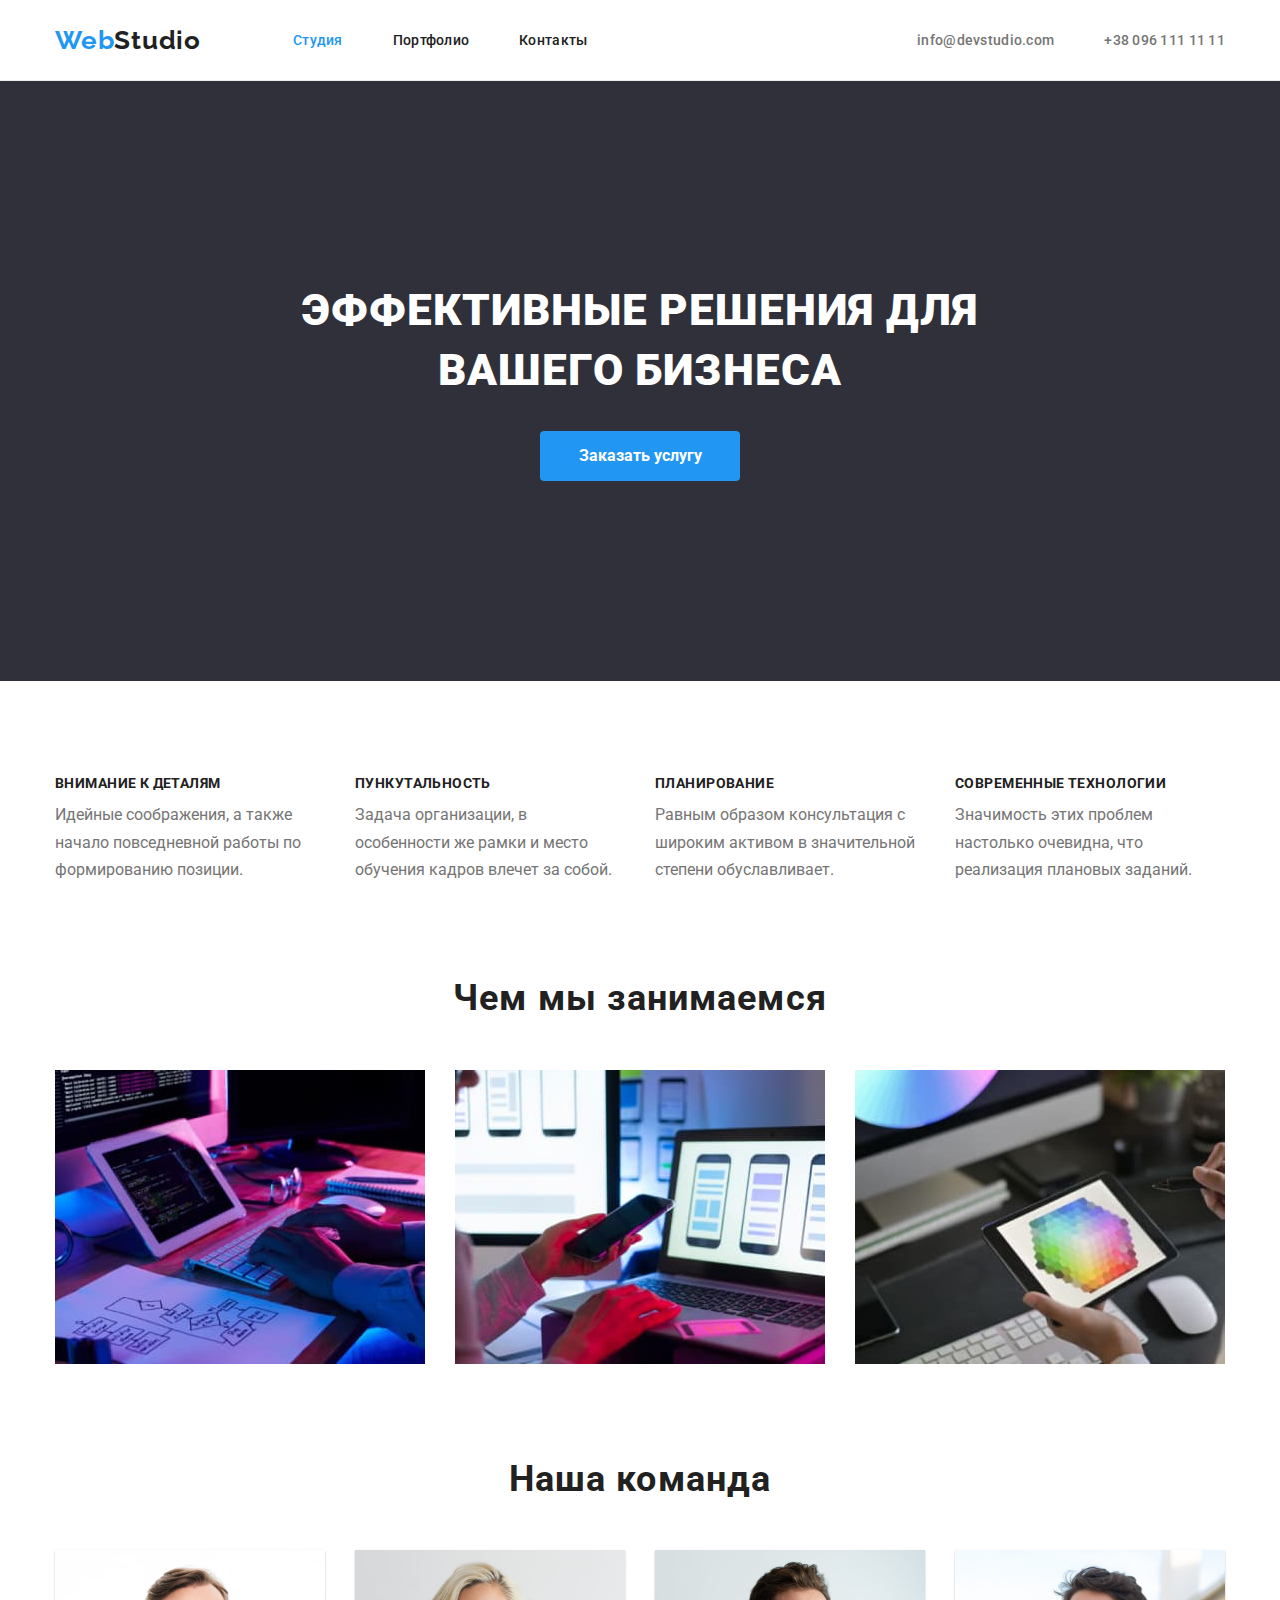
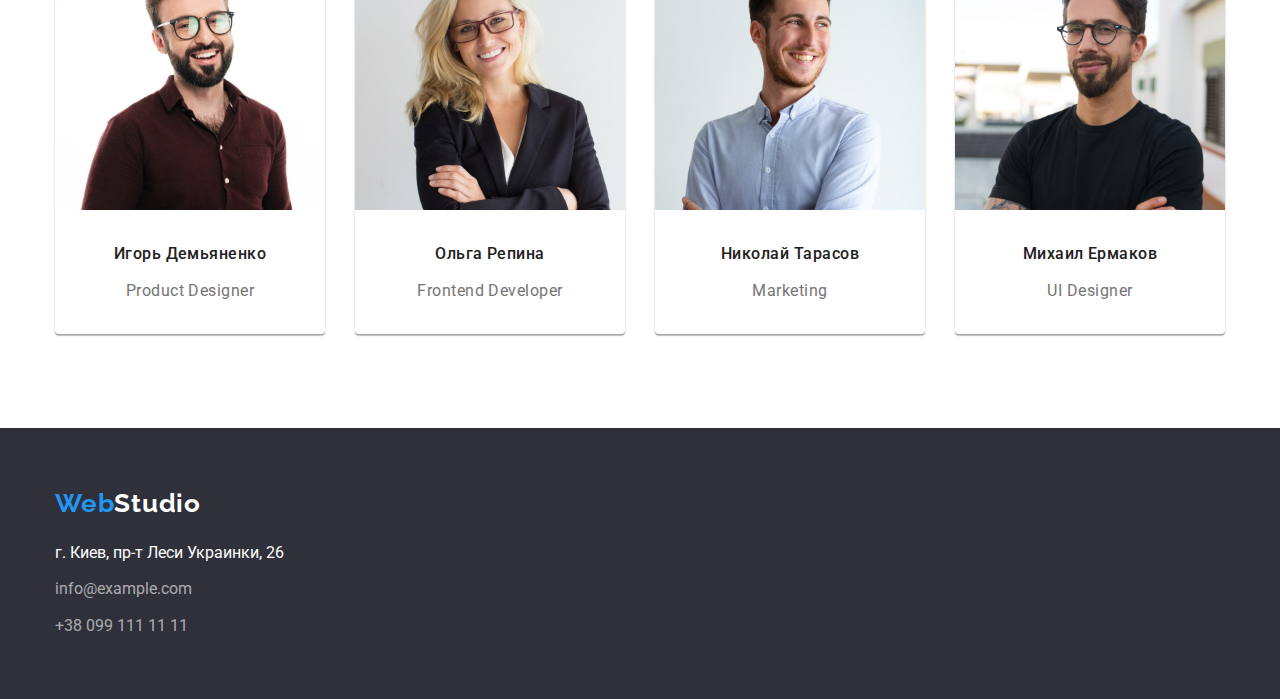
==== index.html @ 394182ff "v1" ====
<!DOCTYPE html>
<html lang="ru">
  <head>
    <meta charset="UTF-8" />
    <meta http-equiv="X-UA-Compatible" content="IE=edge" />
    <meta name="viewport" content="width=device-width, initial-scale=1.0" />
    <link
      rel="stylesheet"
      href="https://cdnjs.cloudflare.com/ajax/libs/modern-normalize/1.0.0/modern-normalize.min.css"
    />
    <link rel="preconnect" href="https://fonts.gstatic.com" />
    <link
      href="https://fonts.googleapis.com/css2?family=Raleway:wght@700&family=Roboto:wght@400;500;700;900&display=swap"
      rel="stylesheet"
    />
    <link rel="stylesheet" href="css/styles.css" />
    <title>Студия</title>
  </head>
  <body>
    <header class="header">
      <div class="container list">
        <nav class="list">
          <a lang="en" href="index.html" class="icon icon-header"
            ><span class="icon-blue">Web</span>Studio</a
          >
          <ul class="list-nav">
            <li class="link">
              <a href="index.html" class="link-nav-selected link-area">Студия</a>
            </li>
            <li class="link">
              <a href="portfolio.html" class="link-nav link-area">Портфолио</a>
            </li>
            <li class="link">
              <a href="" class="link-nav link-area">Контакты</a>
            </li>
          </ul>
        </nav>
        <ul class="list-address">
          <li class="link">
            <a href="mailto:info@devstudio.com" class="link-address link-area"
              >info@devstudio.com</a
            >
          </li>
          <li class="link">
            <a href="tel:+380961111111" class="link-address link-area">+38 096 111 11 11</a>
          </li>
        </ul>
      </div>
    </header>

    <main>
      <section class="hero">
        <div class="container">
          <h1 class="slogan">
            ЭФФЕКТИВНЫЕ РЕШЕНИЯ ДЛЯ <br />
            ВАШЕГО БИЗНЕСА
          </h1>
          <button type="button" class="button">Заказать услугу</button>
        </div>
      </section>
      <section class="section">
        <div class="container">
          <ul class="list">
            <li class="item-about">
              <h3 class="text-about sub-title">Внимание к деталям</h3>
              <p class="text-main">
                Идейные соображения, а также начало повседневной работы по формированию позиции.
              </p>
            </li>
            <li class="item-about">
              <h3 class="text-about sub-title">Пункутальность</h3>
              <p class="text-main">
                Задача организации, в особенности же рамки и место обучения кадров влечет за собой.
              </p>
            </li>
            <li class="item-about">
              <h3 class="text-about sub-title">Планирование</h3>
              <p class="text-main">
                Равным образом консультация с широким активом в значительной степени обуславливает.
              </p>
            </li>
            <li class="item-about">
              <h3 class="text-about sub-title">Современные технологии</h3>
              <p class="text-main">
                Значимость этих проблем настолько очевидна, что реализация плановых заданий.
              </p>
            </li>
          </ul>
        </div>
      </section>

      <section class="section">
        <div class="container">
          <h2 class="title">Чем мы занимаемся</h2>

          <ul class="list list-img">
            <li class="item-img">
              <img src="images/box1.jpg" alt="Человек пишет код" />
            </li>
            <li class="item-img">
              <img src="images/box2.jpg" alt="Человек настараивает мультиплатформность" />
            </li>
            <li class="item-img">
              <img src="images/box3.jpg" alt="Человек выбирает дизайн" />
            </li>
          </ul>
        </div>
      </section>

      <section class="section">
        <div class="container">
          <h2 class="title">Наша команда</h2>
          <ul class="list">
            <li class="desc-main">
              <img class="desc-img" src="images/img1.1.jpg" alt="" width="260" />
              <div class="desc-wrap">
                <h3 class="desc-name">Игорь Демьяненко</h3>
                <p class="desc-text">Product Designer</p>
              </div>
            </li>

            <li class="desc-main">
              <img class="desc-img" src="images/img1.2.jpg" alt="" width="260" />
              <div class="desc-wrap">
                <h3 class="desc-name">Ольга Репина</h3>
                <p class="desc-text">Frontend Developer</p>
              </div>
            </li>

            <li class="desc-main">
              <img class="desc-img" src="images/img1.3.jpg" alt="" width="260" />
              <div class="desc-wrap">
                <h3 class="desc-name">Николай Тарасов</h3>
                <p class="desc-text">Marketing</p>
              </div>
            </li>

            <li class="desc-main">
              <img class="desc-img" src="images/img1.4.jpg" alt="" width="260" />
              <div class="desc-wrap">
                <h3 class="desc-name">Михаил Ермаков</h3>
                <p class="desc-text">UI Designer</p>
              </div>
            </li>
          </ul>
        </div>
      </section>
    </main>

    <footer class="footer">
      <div class="container">
        <a lang="en" href="index.html" class="icon icon-footer"
          ><span class="icon-blue">Web</span>Studio</a
        >
        <address>
          <ul class="list-footer">
            <li class="footer-main">
              <a href="" class="text-main footer-address">г. Киев, пр-т Леси Украинки, 26</a>
            </li>
            <li class="footer-main">
              <a href="mailto:info@example.com" class="text-main footer-contact"
                >info@example.com</a
              >
            </li>
            <li class="footer-main">
              <a href="tel:+380991111111" class="text-main footer-contact">+38 099 111 11 11</a>
            </li>
          </ul>
        </address>
      </div>
    </footer>
  </body>
</html>
---- css/styles.css ----
/* Main styles */

body {
  font-family: 'Roboto', sans-serif;
  color: var(--main-text-color);
}

a {
  text-decoration: none;
  display: inline-block;
}

ul {
  list-style: none;
}

img {
  display: block;
}

/* Main Position */

ul,
ol {
  margin-top: 0;
  margin-bottom: 0;
  padding-left: 0;
}

h1,
h2,
h3,
h4,
h5,
h6,
p {
  margin-top: 0;
  margin-bottom: 0;
}

/* Colors */

:root {
  --main-back-color: #2f303a;
  --secondary-back-color: #f5f4fa;
  --main-text-color: #212121;
  --secondary-text-color: #757575;
  --third-text-color: #ffffff;
  --main-theme-color: #2196f3;
  --main-link-color: rgb(75, 75, 75, 0.6);
  --footer-link-color: rgb(255, 255, 255, 0.6);
  --work-back-color: #eeeeee;
}

/* Style Classes */
.container {
  margin-left: auto;
  margin-right: auto;
  width: 1200px;
  padding-left: 15px;
  padding-right: 15px;
}

.icon {
  font-family: 'Raleway', sans-serif;
  font-weight: 700;
  font-size: 26px;
  line-height: 1.17;
  letter-spacing: 0.03em;
  width: 145px;
}

.icon-header {
  color: var(--main-text-color);

  margin-right: 93px;
}

.icon-footer {
  color: var(--third-text-color);

  margin-bottom: 20px;
}

.icon-blue {
  color: var(--main-theme-color);
}

.header {
  border-bottom: 1px solid #ececec;
}

.list {
  display: flex;

  align-items: center;
}

.list-img {
  justify-content: space-between;
}

.list-nav {
  display: flex;
}

.list-address {
  display: flex;

  margin-left: auto;
}

.link {
  font-weight: 500;
  font-size: 14px;
  line-height: 1.17;
  letter-spacing: 0.02em;
}

.list-nav .link + .link {
  margin-left: 50px;
}

.list-address .link + .link {
  margin-left: 50px;
}

.link-area {
  padding-top: 32px;
  padding-bottom: 32px;
}

.link-nav {
  color: var(--main-text-color);
}

.link-nav-selected {
  color: var(--main-theme-color);
}

.link-address {
  color: var(--secondary-text-color);
}

.hero {
  letter-spacing: 0.06em;
  text-align: center;

  background-color: var(--main-back-color);

  padding-top: 200px;
  padding-bottom: 200px;
}

.slogan {
  font-weight: 900;
  font-size: 44px;
  line-height: 1.36;

  color: var(--third-text-color);

  margin-bottom: 30px;
}

.button {
  font-weight: 700;
  font-size: 16px;
  line-height: 1.87;

  color: var(--third-text-color);
  background-color: var(--main-theme-color);

  cursor: pointer;
  min-width: 200px;
  min-height: 50px;
  padding: 10px, 32px;
  border-radius: 4px;
  border-color: transparent;
}

.title {
  font-weight: 700;
  font-size: 36px;
  line-height: 1.17;
  letter-spacing: 0.03em;
  text-align: center;

  margin-bottom: 50px;
}

.section {
  padding-top: 94px;
}

.section:last-child {
  padding-bottom: 94px;
}

.item-img {
  width: 370px;
}

.team {
  background-color: var(--secondary-back-color);
}

.text-about {
  font-size: 14px;
  letter-spacing: 0.03em;
}

.sub-title {
  font-weight: 700;
  text-transform: uppercase;
  line-height: 1.17;

  margin-bottom: 10px;
}

.item-about {
  width: 270px;
}

.item-about:not(:first-child) {
  margin-left: 30px;
}

.text-main {
  color: var(--secondary-text-color);

  line-height: 1.71;
}

.desc-img {
  display: block;

  width: 270px;
}

.desc-main {
  background-color: var(--third-text-color);

  width: 270px;

  box-shadow: 0px 1px 3px rgba(0, 0, 0, 0.12), 0px 1px 1px rgba(0, 0, 0, 0.14),
    0px 2px 1px rgba(0, 0, 0, 0.2);
  border-radius: 0px 0px 4px 4px;
}

.desc-main:not(:first-child) {
  margin-left: 30px;
}

.desc-wrap {
  padding-top: 30px;
  padding-bottom: 30px;
}

.desc-name {
  font-weight: 500;
  font-size: 16px;
  line-height: 1.71;
  letter-spacing: 0.03em;
  text-align: center;

  margin-bottom: 10px;
}

.desc-text {
  font-size: 16px;
  line-height: 1.71;
  letter-spacing: 0.03em;
  text-align: center;

  color: var(--secondary-text-color);
}

.footer {
  background-color: var(--main-back-color);

  padding-top: 60px;
  padding-bottom: 60px;
}

.list-footer .footer-main + .footer-main {
  margin-top: 9px;
}

.footer-main {
  font-style: normal;
}

.footer-address {
  color: var(--third-text-color);
}

.footer-contact {
  color: var(--footer-link-color);
}

.list-control {
  justify-content: center;

  margin-bottom: 50px;
}

.control {
  font-weight: 500;
  font-size: 16px;
  line-height: 1.62;
  letter-spacing: 0.03em;
  background-color: var(--secondary-back-color);
  cursor: pointer;

  padding: 6px 22px;
  border: transparent;
  border-radius: 4px;
}

.control-item:not(:last-child) {
  margin-right: 8px;
}

.control:active,
.control:hover,
.control:focus {
  color: var(--third-text-color);
  background-color: var(--main-theme-color);
}

.work-list {
  display: flex;
  flex-wrap: wrap;

  margin-left: -30px;
  margin-top: -30px;
}

.work-item {
  flex-basis: calc(100% / 3 -30px);

  margin-left: 30px;
  margin-top: 30px;
}

.work-wrap {
  border-right-width: 1px;
  border-right-style: solid;
  border-right-color: #eeeeee;
  border-left-width: 1px;
  border-left-style: solid;
  border-left-color: #eeeeee;
  border-bottom-width: 1px;
  border-bottom-style: solid;
  border-bottom-color: #eeeeee;

  padding-top: 20px;
  padding-bottom: 20px;
  padding-left: 24px;
  padding-right: 24px;
}

.work-main {
  font-weight: 700;
  font-size: 18px;
  line-height: 2;
  letter-spacing: 0.06em;

  margin-bottom: 4px;
}

.work-desc {
  font-weight: normal;
  font-size: 16px;
  line-height: 1.87;
  letter-spacing: 0.03em;

  color: var(--secondary-text-color);
}

.link-nav:hover,
.link-nav:focus,
.link-address:hover,
.link-address:focus,
.footer-address:hover,
.footer-address:focus {
  color: var(--main-theme-color);
}
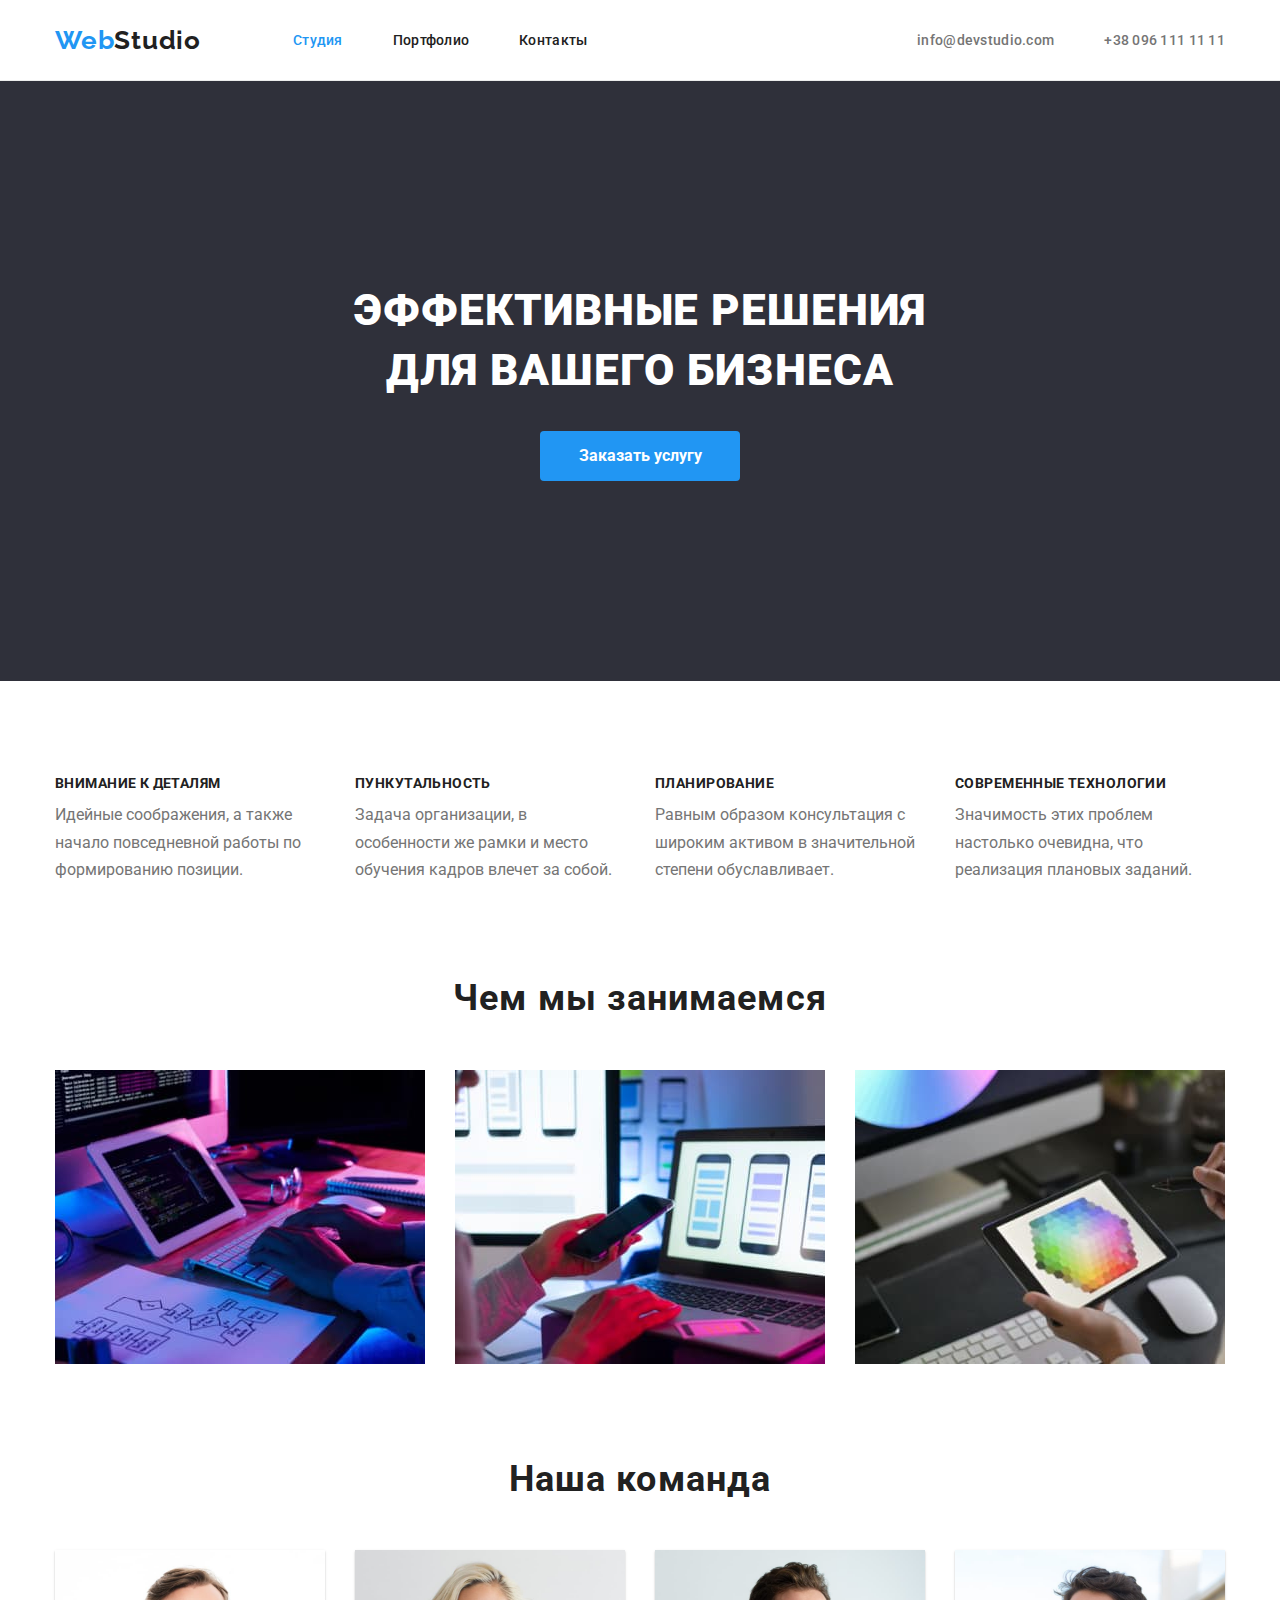
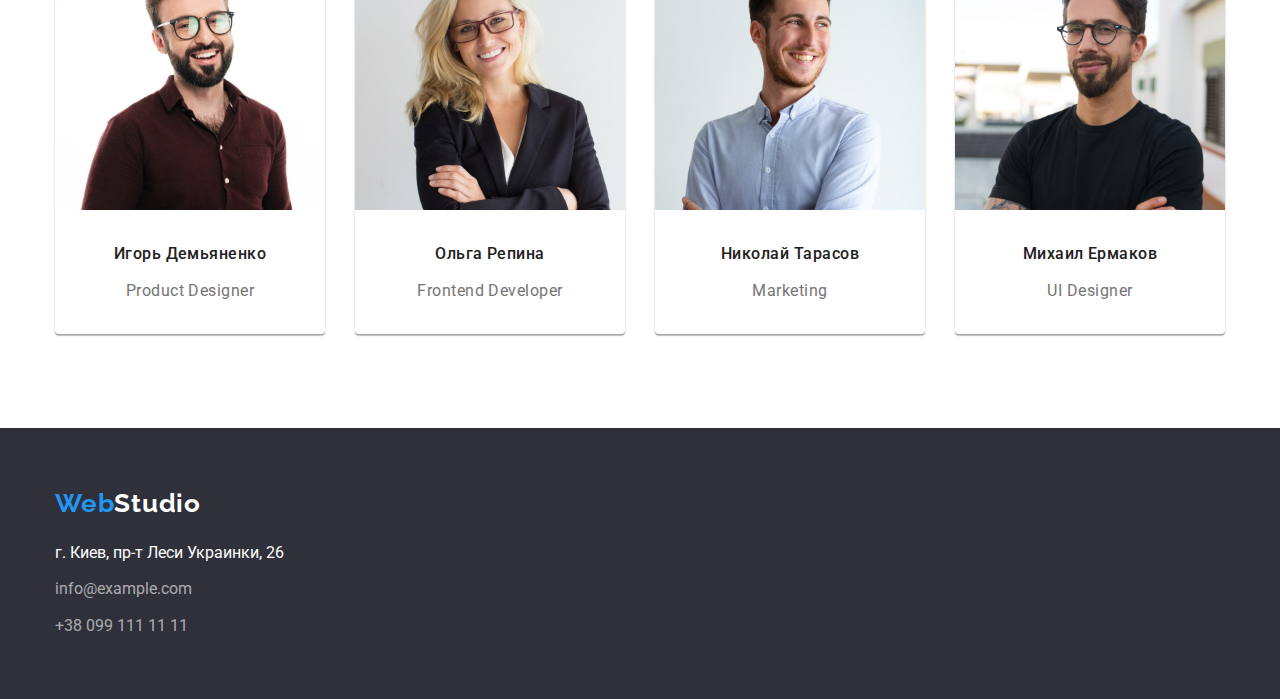
==== commit 5570a31d: "v2-fix" ====
--- a/index.html
+++ b/index.html
@@ -52,7 +52,7 @@
       <section class="hero">
         <div class="container">
           <h1 class="slogan">
-            ЭФФЕКТИВНЫЕ РЕШЕНИЯ ДЛЯ <br />
+            ЭФФЕКТИВНЫЕ РЕШЕНИЯ ДЛЯ
             ВАШЕГО БИЗНЕСА
           </h1>
           <button type="button" class="button">Заказать услугу</button>
--- a/css/styles.css
+++ b/css/styles.css
@@ -159,6 +159,8 @@
 
   color: var(--third-text-color);
 
+  max-width: 600px;
+  margin: 0 auto;
   margin-bottom: 30px;
 }
 
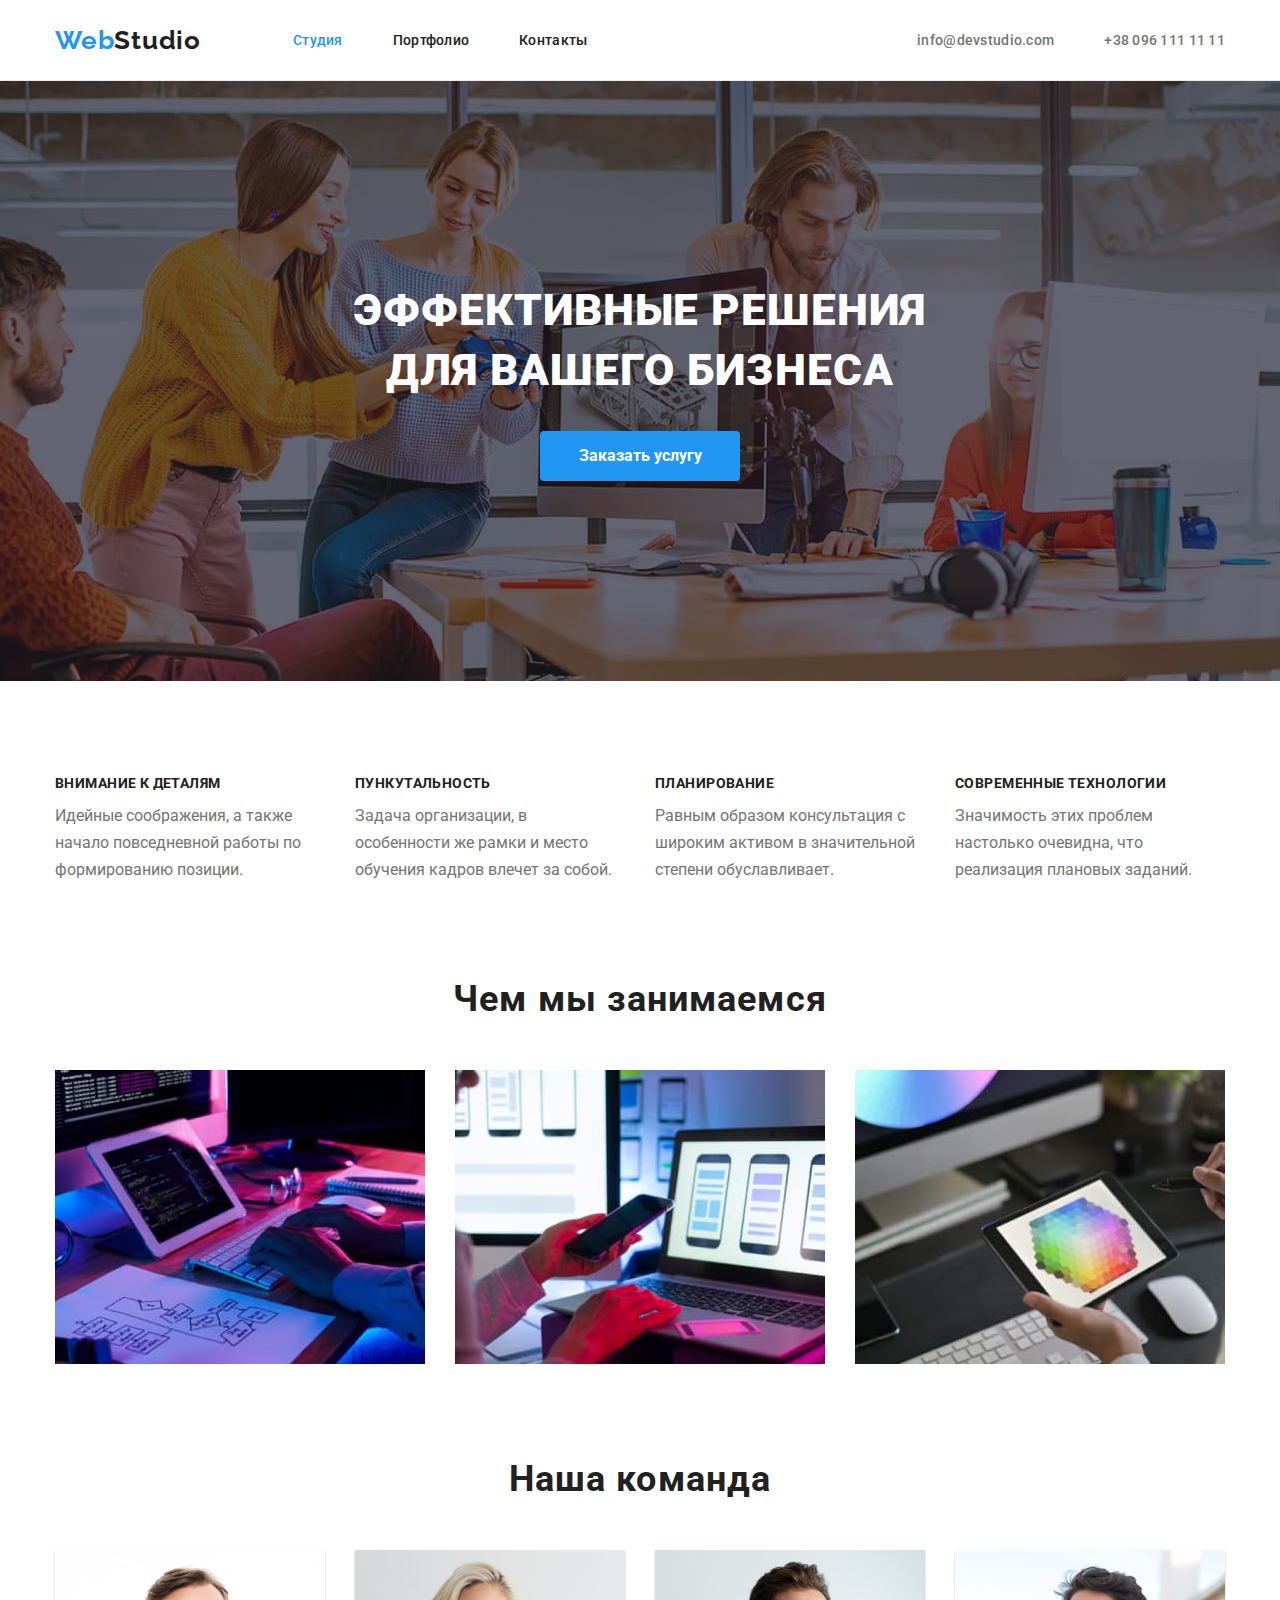
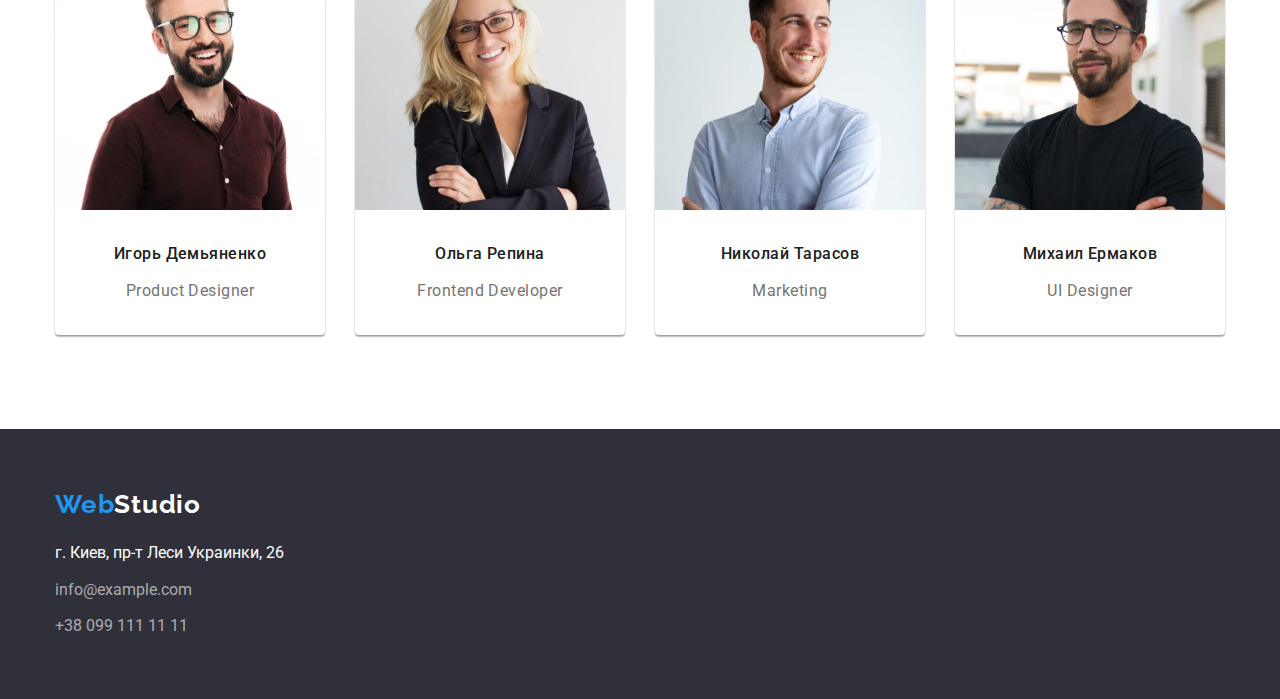
==== commit c6ef39c4: "v3" ====
--- a/index.html
+++ b/index.html
@@ -49,12 +49,9 @@
     </header>
 
     <main>
-      <section class="hero">
+      <section class="hero overlay-hero">
         <div class="container">
-          <h1 class="slogan">
-            ЭФФЕКТИВНЫЕ РЕШЕНИЯ ДЛЯ
-            ВАШЕГО БИЗНЕСА
-          </h1>
+          <h1 class="slogan">ЭФФЕКТИВНЫЕ РЕШЕНИЯ ДЛЯ ВАШЕГО БИЗНЕСА</h1>
           <button type="button" class="button">Заказать услугу</button>
         </div>
       </section>
--- a/css/styles.css
+++ b/css/styles.css
@@ -50,6 +50,7 @@
   --main-link-color: rgb(75, 75, 75, 0.6);
   --footer-link-color: rgb(255, 255, 255, 0.6);
   --work-back-color: #eeeeee;
+  --overlay-back-color: rgba(47, 48, 58, 0.4);
 }
 
 /* Style Classes */
@@ -143,6 +144,8 @@
 }
 
 .hero {
+  max-width: 1600px;
+  height: 600px;
   letter-spacing: 0.06em;
   text-align: center;
 
@@ -150,6 +153,16 @@
 
   padding-top: 200px;
   padding-bottom: 200px;
+  margin-left: auto;
+  margin-right: auto;
+}
+
+.overlay-hero {
+  background-image: linear-gradient(to right, var(--overlay-back-color), var(--overlay-back-color)),
+    url(../images/back-hero.jpg);
+
+  background-repeat: no-repeat;
+  background-position: center;
 }
 
 .slogan {
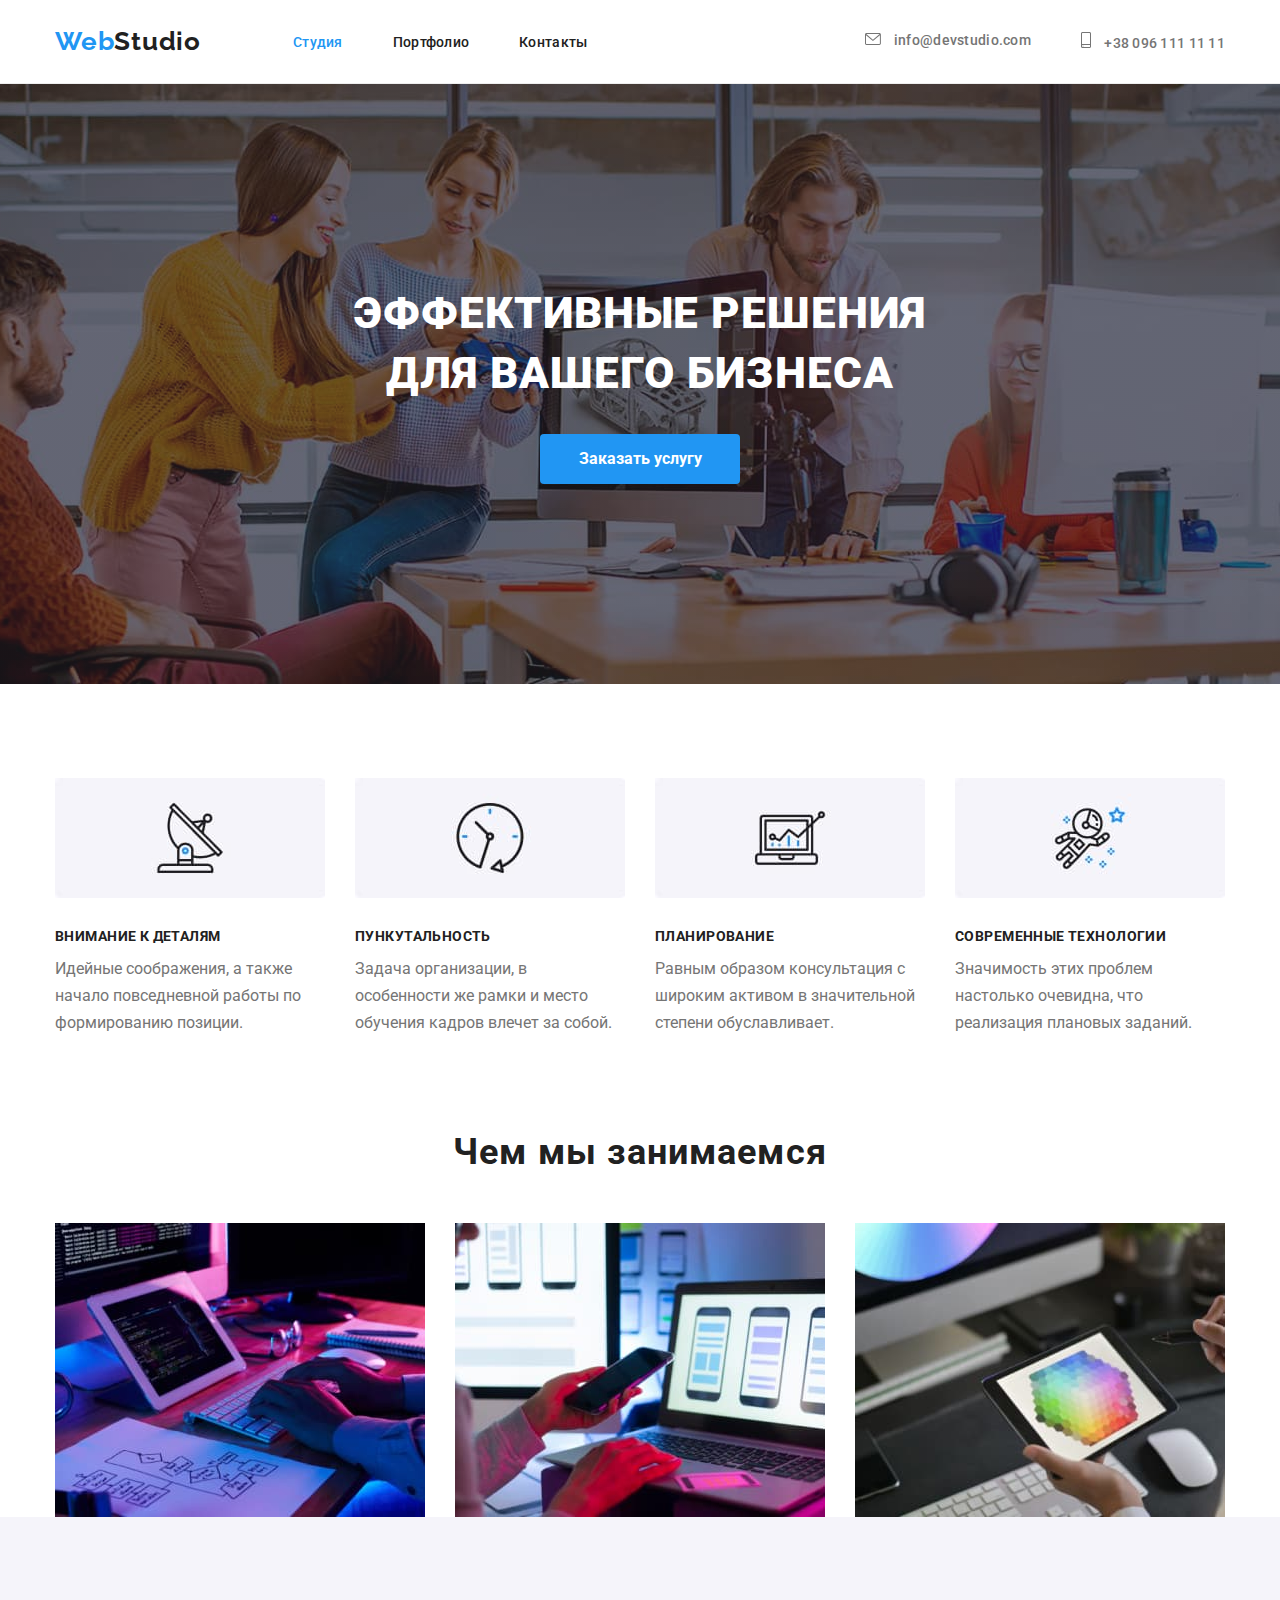
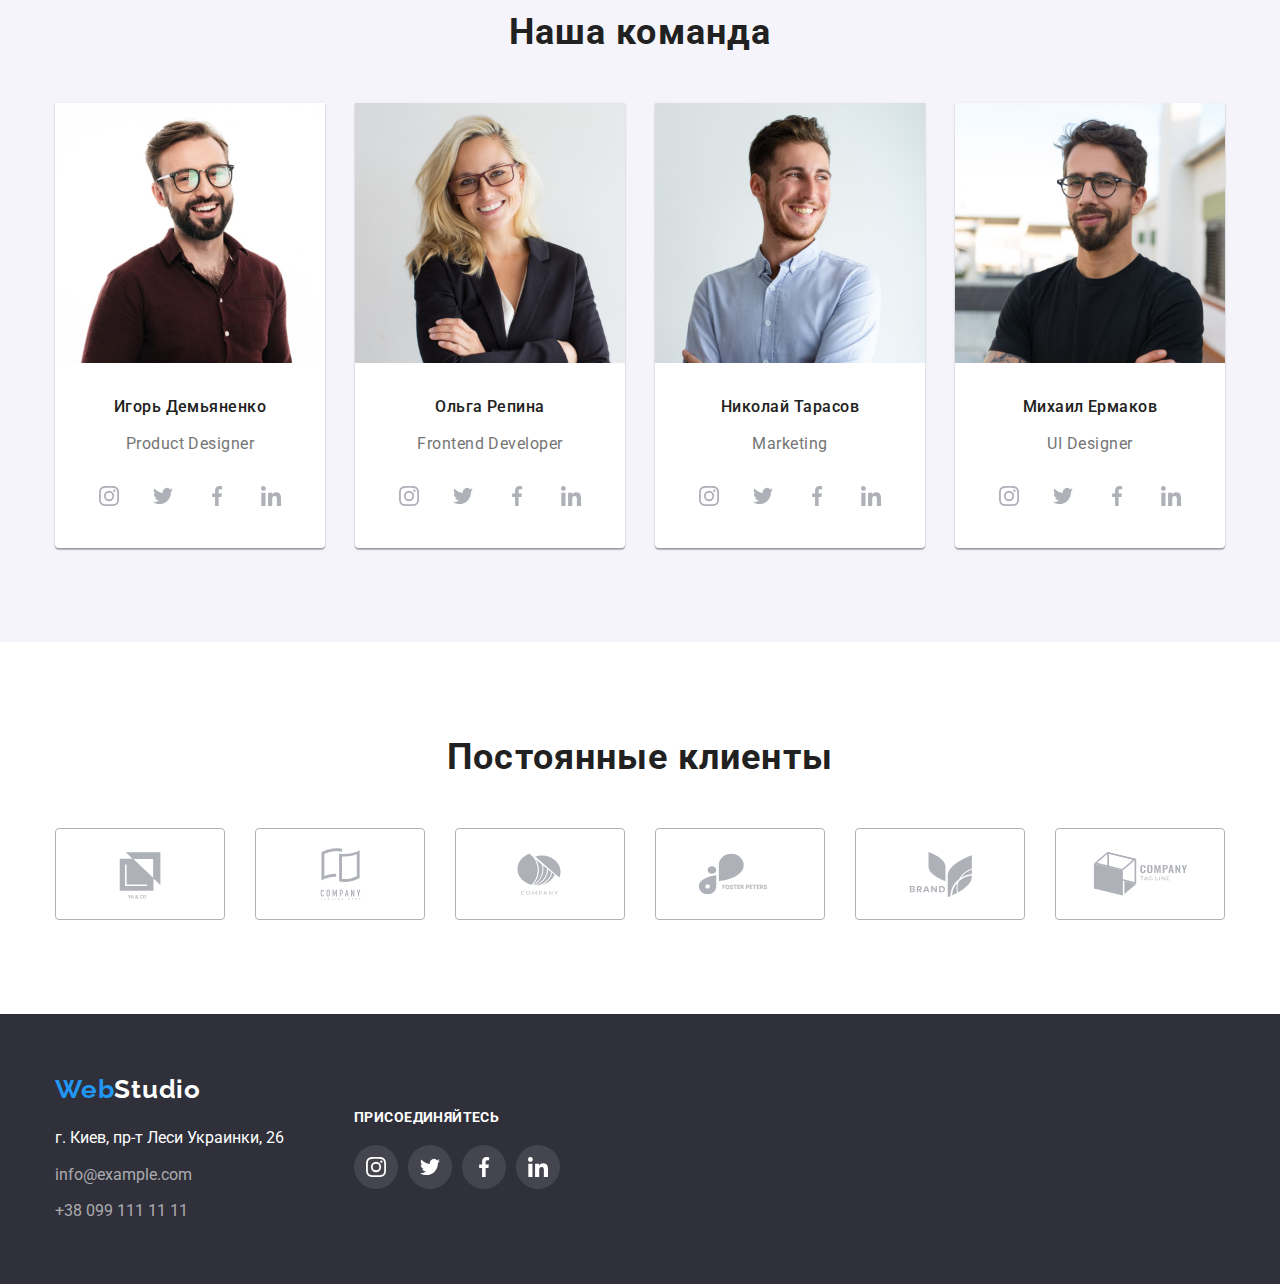
==== commit 00cbf30f: "v4" ====
--- a/index.html
+++ b/index.html
@@ -37,12 +37,20 @@
         </nav>
         <ul class="list-address">
           <li class="link">
-            <a href="mailto:info@devstudio.com" class="link-address link-area"
-              >info@devstudio.com</a
+            <a href="mailto:info@devstudio.com" class="link-address link-area">
+              <svg class="link-mail">
+                <use href="/images/icons.svg#icon-envelope"></use>
+              </svg>
+              info@devstudio.com</a
             >
           </li>
           <li class="link">
-            <a href="tel:+380961111111" class="link-address link-area">+38 096 111 11 11</a>
+            <a href="tel:+380961111111" class="link-address link-area">
+              <svg class="link-phone">
+                <use href="/images/icons.svg#icon-smartphone"></use>
+              </svg>
+              +38 096 111 11 11</a
+            >
           </li>
         </ul>
       </div>
@@ -58,25 +66,25 @@
       <section class="section">
         <div class="container">
           <ul class="list">
-            <li class="item-about">
+            <li class="item-about item-detail">
               <h3 class="text-about sub-title">Внимание к деталям</h3>
               <p class="text-main">
                 Идейные соображения, а также начало повседневной работы по формированию позиции.
               </p>
             </li>
-            <li class="item-about">
+            <li class="item-about item-time">
               <h3 class="text-about sub-title">Пункутальность</h3>
               <p class="text-main">
                 Задача организации, в особенности же рамки и место обучения кадров влечет за собой.
               </p>
             </li>
-            <li class="item-about">
+            <li class="item-about item-plan">
               <h3 class="text-about sub-title">Планирование</h3>
               <p class="text-main">
                 Равным образом консультация с широким активом в значительной степени обуславливает.
               </p>
             </li>
-            <li class="item-about">
+            <li class="item-about item-tech">
               <h3 class="text-about sub-title">Современные технологии</h3>
               <p class="text-main">
                 Значимость этих проблем настолько очевидна, что реализация плановых заданий.
@@ -104,15 +112,37 @@
         </div>
       </section>
 
-      <section class="section">
+      <section class="section section-team">
         <div class="container">
           <h2 class="title">Наша команда</h2>
-          <ul class="list">
+          <ul class="list list-team">
             <li class="desc-main">
               <img class="desc-img" src="images/img1.1.jpg" alt="" width="260" />
               <div class="desc-wrap">
                 <h3 class="desc-name">Игорь Демьяненко</h3>
                 <p class="desc-text">Product Designer</p>
+                <ul class="list list-contact">
+                  <li class="team-contact">
+                    <svg class="decs-contact-icon">
+                      <use href="/images/icons.svg#icon-inst"></use>
+                    </svg>
+                  </li>
+                  <li class="team-contact">
+                    <svg class="decs-contact-icon">
+                      <use href="/images/icons.svg#icon-twit"></use>
+                    </svg>
+                  </li>
+                  <li class="team-contact">
+                    <svg class="decs-contact-icon">
+                      <use href="/images/icons.svg#icon-fb"></use>
+                    </svg>
+                  </li>
+                  <li class="team-contact">
+                    <svg class="decs-contact-icon">
+                      <use href="/images/icons.svg#icon-linkdin"></use>
+                    </svg>
+                  </li>
+                </ul>
               </div>
             </li>
 
@@ -121,6 +151,28 @@
               <div class="desc-wrap">
                 <h3 class="desc-name">Ольга Репина</h3>
                 <p class="desc-text">Frontend Developer</p>
+                <ul class="list list-contact">
+                  <li class="team-contact">
+                    <svg class="decs-contact-icon">
+                      <use href="/images/icons.svg#icon-inst"></use>
+                    </svg>
+                  </li>
+                  <li class="team-contact">
+                    <svg class="decs-contact-icon">
+                      <use href="/images/icons.svg#icon-twit"></use>
+                    </svg>
+                  </li>
+                  <li class="team-contact">
+                    <svg class="decs-contact-icon">
+                      <use href="/images/icons.svg#icon-fb"></use>
+                    </svg>
+                  </li>
+                  <li class="team-contact">
+                    <svg class="decs-contact-icon">
+                      <use href="/images/icons.svg#icon-linkdin"></use>
+                    </svg>
+                  </li>
+                </ul>
               </div>
             </li>
 
@@ -129,6 +181,28 @@
               <div class="desc-wrap">
                 <h3 class="desc-name">Николай Тарасов</h3>
                 <p class="desc-text">Marketing</p>
+                <ul class="list list-contact">
+                  <li class="team-contact">
+                    <svg class="decs-contact-icon">
+                      <use href="/images/icons.svg#icon-inst"></use>
+                    </svg>
+                  </li>
+                  <li class="team-contact">
+                    <svg class="decs-contact-icon">
+                      <use href="/images/icons.svg#icon-twit"></use>
+                    </svg>
+                  </li>
+                  <li class="team-contact">
+                    <svg class="decs-contact-icon">
+                      <use href="/images/icons.svg#icon-fb"></use>
+                    </svg>
+                  </li>
+                  <li class="team-contact">
+                    <svg class="decs-contact-icon">
+                      <use href="/images/icons.svg#icon-linkdin"></use>
+                    </svg>
+                  </li>
+                </ul>
               </div>
             </li>
 
@@ -137,33 +211,111 @@
               <div class="desc-wrap">
                 <h3 class="desc-name">Михаил Ермаков</h3>
                 <p class="desc-text">UI Designer</p>
+                <ul class="list list-contact">
+                  <li class="team-contact">
+                    <svg class="decs-contact-icon">
+                      <use href="/images/icons.svg#icon-inst"></use>
+                    </svg>
+                  </li>
+                  <li class="team-contact">
+                    <svg class="decs-contact-icon">
+                      <use href="/images/icons.svg#icon-twit"></use>
+                    </svg>
+                  </li>
+                  <li class="team-contact">
+                    <svg class="decs-contact-icon">
+                      <use href="/images/icons.svg#icon-fb"></use>
+                    </svg>
+                  </li>
+                  <li class="team-contact">
+                    <svg class="decs-contact-icon">
+                      <use href="/images/icons.svg#icon-linkdin"></use>
+                    </svg>
+                  </li>
+                </ul>
               </div>
             </li>
           </ul>
         </div>
       </section>
+      <section class="section">
+        <div class="container">
+          <h2 class="title">Постоянные клиенты</h2>
+          <ul class="list">
+            <li class="item-client">
+              <svg class="item-client-icon">
+                <use href="/images/icons.svg#icon-client1"></use>
+              </svg>
+            </li>
+            <li class="item-client">
+              <svg class="item-client-icon">
+                <use href="/images/icons.svg#icon-client2"></use>
+              </svg>
+            </li>
+            <li class="item-client">
+              <svg class="item-client-icon">
+                <use href="/images/icons.svg#icon-client3"></use>
+              </svg>
+            </li>
+            <li class="item-client">
+              <svg class="item-client-icon">
+                <use href="/images/icons.svg#icon-client4"></use>
+              </svg>
+            </li>
+            <li class="item-client">
+              <svg class="item-client-icon">
+                <use href="/images/icons.svg#icon-client5"></use>
+              </svg>
+            </li>
+            <li class="item-client">
+              <svg class="item-client-icon">
+                <use href="/images/icons.svg#icon-client6"></use>
+              </svg>
+            </li>
+          </ul>
+        </div>
+      </section>
     </main>
 
     <footer class="footer">
-      <div class="container">
-        <a lang="en" href="index.html" class="icon icon-footer"
-          ><span class="icon-blue">Web</span>Studio</a
-        >
-        <address>
-          <ul class="list-footer">
-            <li class="footer-main">
-              <a href="" class="text-main footer-address">г. Киев, пр-т Леси Украинки, 26</a>
-            </li>
-            <li class="footer-main">
-              <a href="mailto:info@example.com" class="text-main footer-contact"
-                >info@example.com</a
-              >
-            </li>
-            <li class="footer-main">
-              <a href="tel:+380991111111" class="text-main footer-contact">+38 099 111 11 11</a>
-            </li>
-          </ul>
-        </address>
+      <div class="container list">
+        <div>
+          <a lang="en" href="index.html" class="icon icon-footer"
+            ><span class="icon-blue">Web</span>Studio</a
+          >
+          <address>
+            <ul class="list-footer">
+              <li class="footer-main">
+                <a href="" class="text-main footer-address">г. Киев, пр-т Леси Украинки, 26</a>
+              </li>
+              <li class="footer-main">
+                <a href="mailto:info@example.com" class="text-main footer-contact"
+                  >info@example.com</a
+                >
+              </li>
+              <li class="footer-main">
+                <a href="tel:+380991111111" class="text-main footer-contact">+38 099 111 11 11</a>
+              </li>
+            </ul>
+          </address>
+        </div>
+        <div class="media-footer">
+          <h3 class="sub-title sub-title-join">Присоединяйтесь</h3>
+          <ul class="list">
+            <li class="media-footer-item">
+              <a href="" class="media-footer-link media-footer-inst"></a>
+            </li>
+            <li class="media-footer-item">
+              <a href="" class="media-footer-link media-footer-twit"></a>
+            </li>
+            <li class="media-footer-item">
+              <a href="" class="media-footer-link media-footer-fb"></a>
+            </li>
+            <li class="media-footer-item">
+              <a href="" class="media-footer-link media-footer-linkedin"></a>
+            </li>
+          </ul>
+        </div>
       </div>
     </footer>
   </body>
--- a/css/styles.css
+++ b/css/styles.css
@@ -51,6 +51,8 @@
   --footer-link-color: rgb(255, 255, 255, 0.6);
   --work-back-color: #eeeeee;
   --overlay-back-color: rgba(47, 48, 58, 0.4);
+  --footer-link-back: rgba(255, 255, 255, 0.1);
+  --client-border: #afb1b8;
 }
 
 /* Style Classes */
@@ -87,8 +89,147 @@
   color: var(--main-theme-color);
 }
 
+.link-mail {
+  width: 16px;
+  height: 12px;
+  cursor: pointer;
+
+  margin-right: 10px;
+
+  fill: var(--secondary-text-color);
+}
+
+.link-phone {
+  width: 10px;
+  height: 16px;
+  cursor: pointer;
+
+  margin-right: 10px;
+
+  fill: var(--secondary-text-color);
+}
+
+.link-mail:hover,
+.link-mail:focus,
+.link-phone:hover,
+.link-phone:focus {
+  fill: var(--main-theme-color);
+}
+
+.item-about::before {
+  display: block;
+  content: '';
+  height: 120px;
+}
+
+.item-detail::before {
+  background-image: url(/images/Group1.jpg);
+}
+
+.item-time::before {
+  background-image: url(/images/Group2.jpg);
+}
+
+.item-plan::before {
+  background-image: url(/images/Group3.jpg);
+}
+
+.item-tech::before {
+  background-image: url(/images/Group4.jpg);
+}
+
+.media-footer {
+  margin-left: 70px;
+}
+
+.sub-title-join {
+  font-size: 14px;
+  letter-spacing: 0.03em;
+
+  padding-bottom: 20px;
+
+  color: var(--third-text-color);
+}
+
+.media-footer-item {
+  width: 44px;
+  height: 44px;
+}
+
+.media-footer-link {
+  display: inline-block;
+  width: 44px;
+  height: 44px;
+
+  background-color: var(--footer-link-back);
+  border-radius: 50%;
+  background-position: center;
+  background-repeat: no-repeat;
+}
+
+.media-footer-item:not(:last-child) {
+  margin-right: 10px;
+}
+
+.media-footer-inst {
+  background-image: url(/images/inst.svg);
+}
+
+.media-footer-twit {
+  background-image: url(/images/twit.svg);
+}
+
+.media-footer-fb {
+  background-image: url(/images/fb.svg);
+}
+
+.media-footer-linkedin {
+  background-image: url(/images/linkdin.svg);
+}
+
+.media-footer-link:hover,
+.media-footer-link:focus {
+  background-color: var(--main-theme-color);
+}
+
+.item-client {
+  display: inline-block;
+  width: 170px;
+  height: 92px;
+  cursor: pointer;
+
+  border: 1px solid var(--client-border);
+  border-radius: 4px;
+
+  background-position: center;
+  background-repeat: no-repeat;
+}
+
+.item-client:not(:last-child) {
+  margin-right: 30px;
+}
+
+.item-client-icon {
+  width: 106px;
+  height: 60px;
+
+  fill: var(--client-border);
+
+  margin: 16px 32px;
+}
+
+.item-client:hover,
+.item-client:focus {
+  border-color: var(--main-theme-color);
+}
+
+.item-client-icon:hover,
+.item-client-icon:focus {
+  fill: var(--main-theme-color);
+}
+
 .header {
-  border-bottom: 1px solid #ececec;
+  border-bottom: 1px solid var(--work-back-color);
 }
 
 .list {
@@ -109,6 +250,10 @@
   display: flex;
 
   margin-left: auto;
+}
+
+.list-team {
+  padding-bottom: 94px;
 }
 
 .link {
@@ -211,6 +356,10 @@
   padding-bottom: 94px;
 }
 
+.section-team {
+  background-color: var(--secondary-back-color);
+}
+
 .item-img {
   width: 370px;
 }
@@ -222,14 +371,15 @@
 .text-about {
   font-size: 14px;
   letter-spacing: 0.03em;
+
+  padding-top: 30px;
+  padding-bottom: 10px;
 }
 
 .sub-title {
   font-weight: 700;
   text-transform: uppercase;
   line-height: 1.17;
-
-  margin-bottom: 10px;
 }
 
 .item-about {
@@ -287,7 +437,48 @@
   letter-spacing: 0.03em;
   text-align: center;
 
+  margin-bottom: 16px;
+
   color: var(--secondary-text-color);
+}
+
+.list-contact {
+  margin-right: 32px;
+  margin-left: 32px;
+}
+
+.team-contact {
+  display: inline-block;
+  width: 44px;
+  height: 44px;
+
+  border-radius: 50%;
+  background-position: center;
+  background-repeat: no-repeat;
+}
+
+.decs-contact-icon {
+  width: 20px;
+  height: 20px;
+  cursor: pointer;
+
+  fill: var(--client-border);
+
+  margin: 12px;
+}
+
+.team-contact:hover,
+.team-contact:focus {
+  background-color: var(--main-theme-color);
+}
+
+.decs-contact-icon:hover,
+.decs-contact-icon:focus {
+  fill: var(--third-text-color);
+}
+
+.team-contact:not(:last-child) {
+  margin-right: 10px;
 }
 
 .footer {
@@ -341,6 +532,9 @@
 .control:focus {
   color: var(--third-text-color);
   background-color: var(--main-theme-color);
+
+  box-shadow: 0px 3px 1px rgba(0, 0, 0, 0.1), 0px 1px 2px rgba(0, 0, 0, 0.08),
+    0px 2px 2px rgba(0, 0, 0, 0.12);
 }
 
 .work-list {
@@ -356,18 +550,25 @@
 
   margin-left: 30px;
   margin-top: 30px;
+
+  cursor: pointer;
+}
+
+.work-item:hover {
+  box-shadow: 0px 1px 1px rgba(0, 0, 0, 0.12), 0px 4px 4px rgba(0, 0, 0, 0.06),
+    1px 4px 6px rgba(0, 0, 0, 0.16);
 }
 
 .work-wrap {
   border-right-width: 1px;
   border-right-style: solid;
-  border-right-color: #eeeeee;
+  border-right-color: var(--work-back-color);
   border-left-width: 1px;
   border-left-style: solid;
-  border-left-color: #eeeeee;
+  border-left-color: var(--work-back-color);
   border-bottom-width: 1px;
   border-bottom-style: solid;
-  border-bottom-color: #eeeeee;
+  border-bottom-color: var(--work-back-color);
 
   padding-top: 20px;
   padding-bottom: 20px;
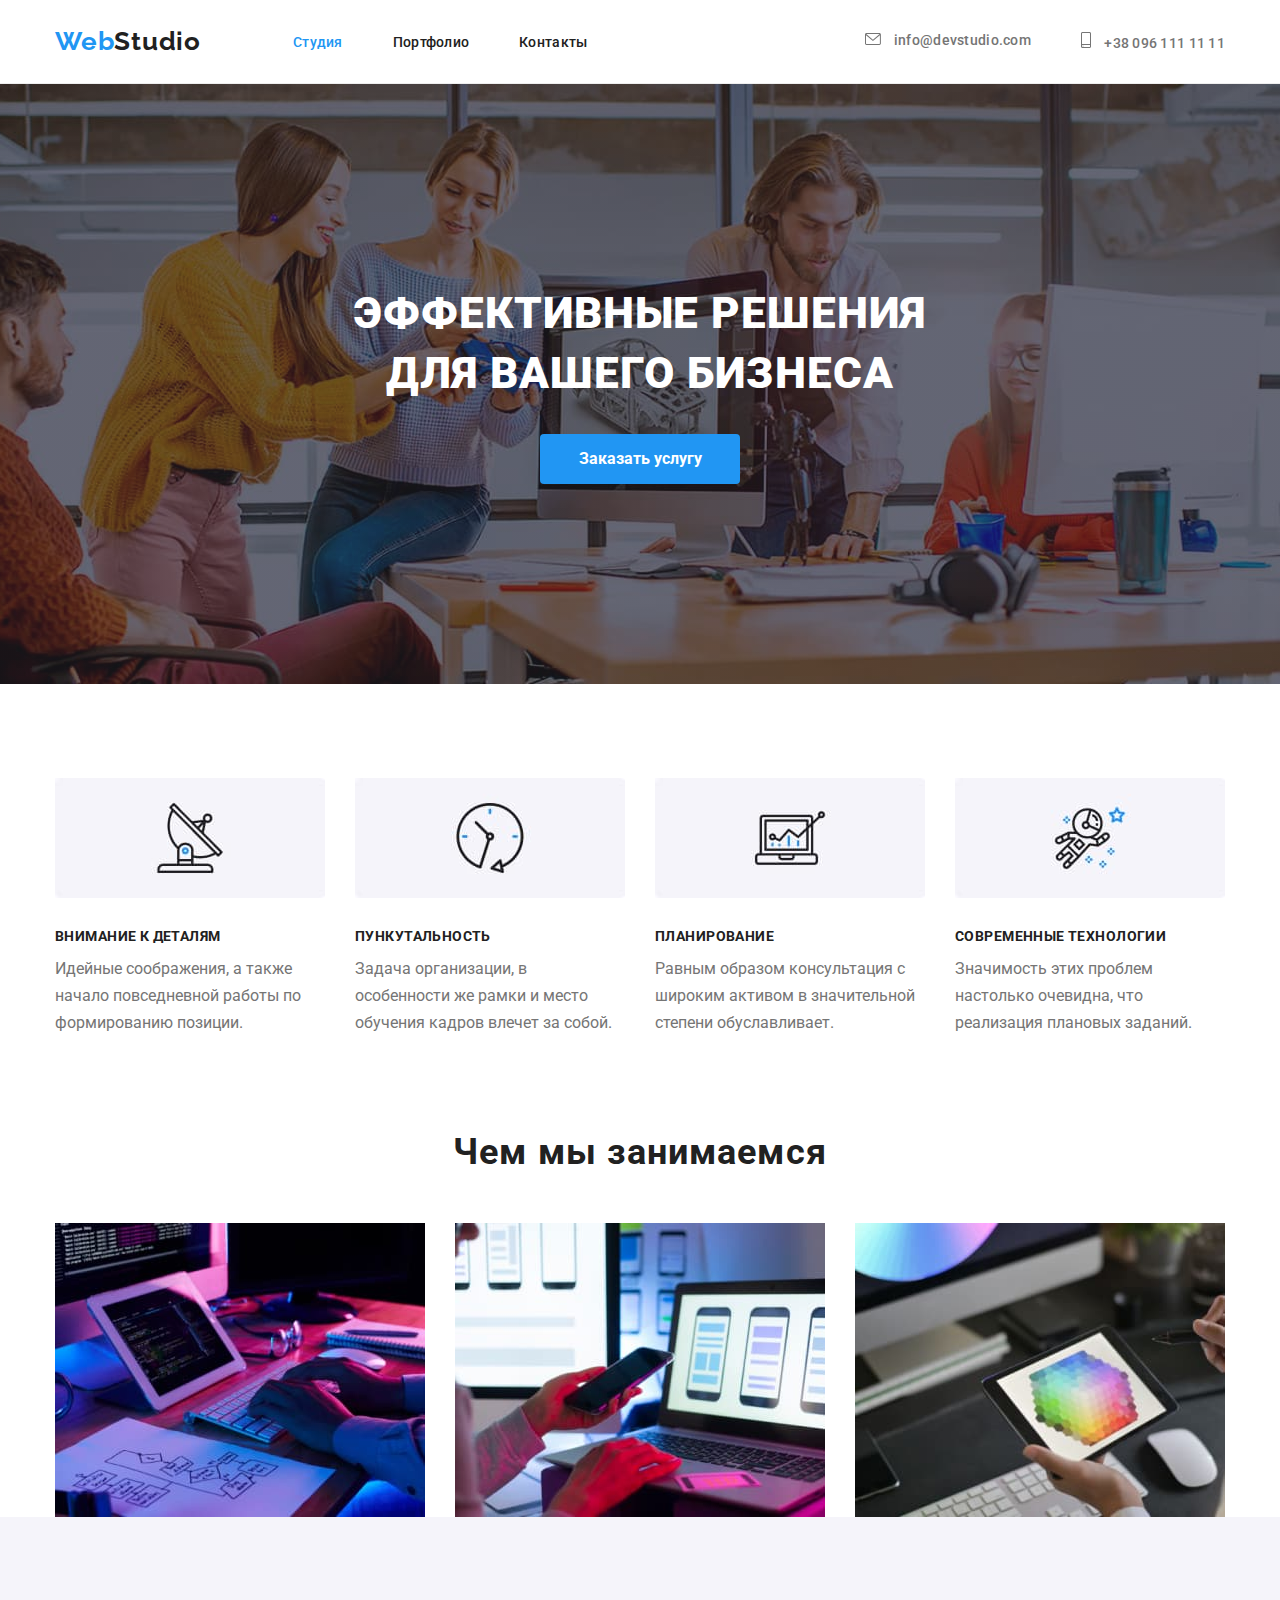
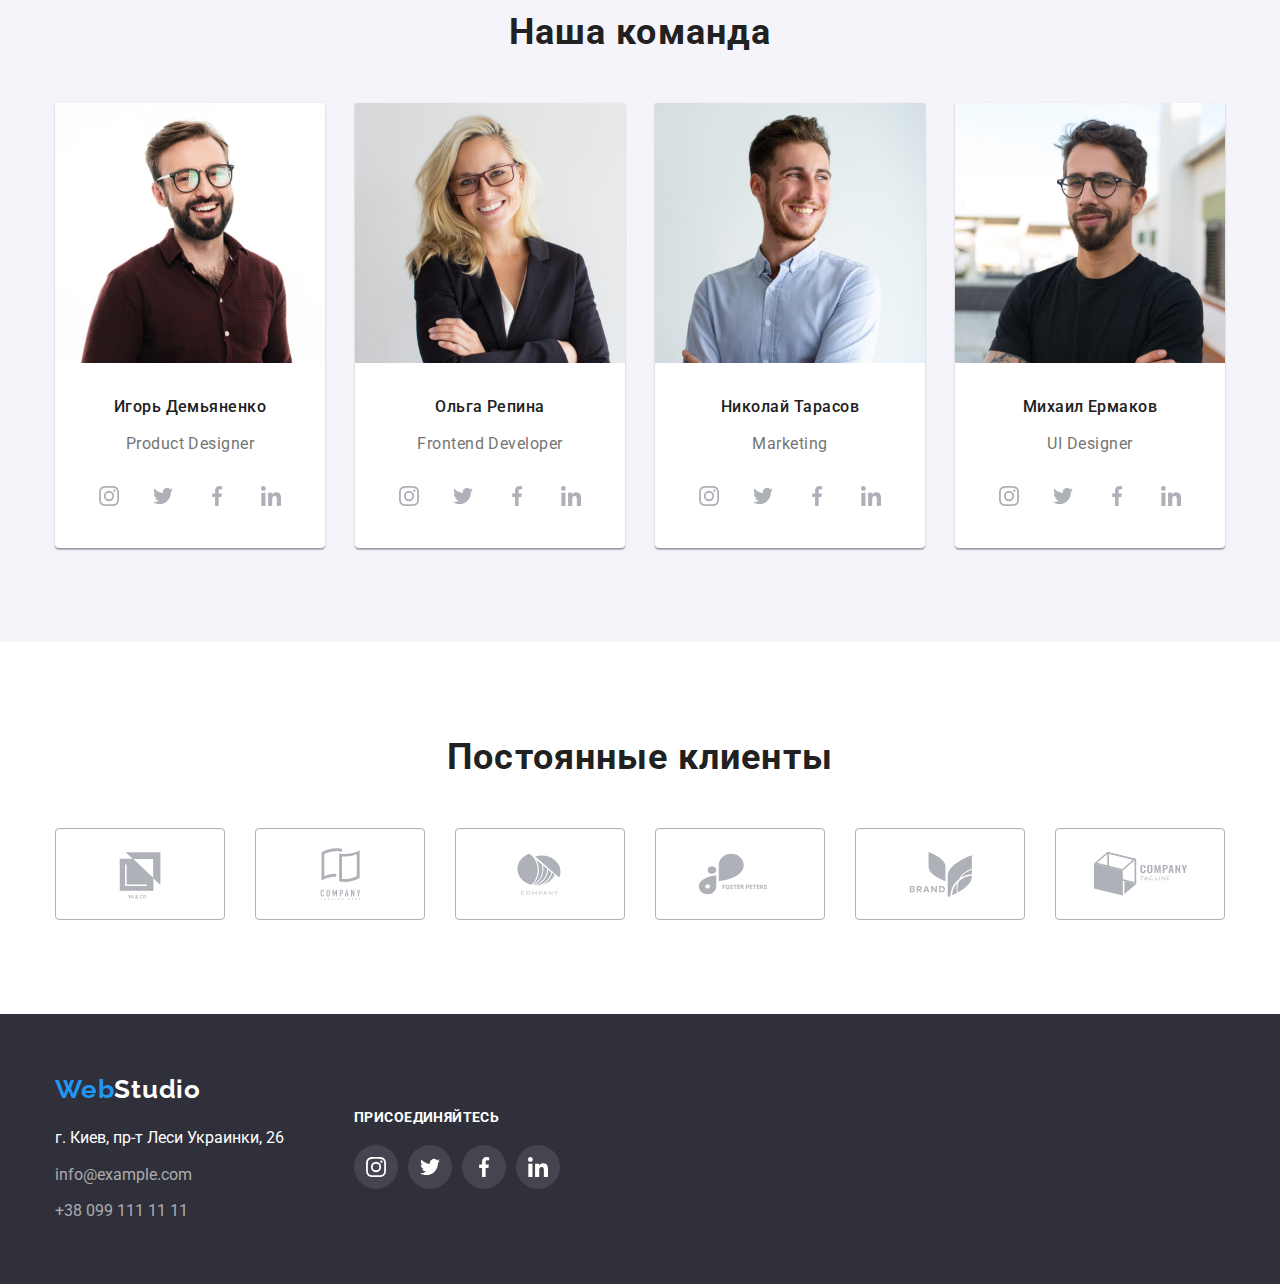
==== commit 7031fff8: "v8-rc" ====
--- a/index.html
+++ b/index.html
@@ -39,7 +39,7 @@
           <li class="link">
             <a href="mailto:info@devstudio.com" class="link-address link-area">
               <svg class="link-mail">
-                <use href="/images/icons.svg#icon-envelope"></use>
+                <use href="./images/icons.svg#icon-envelope"></use>
               </svg>
               info@devstudio.com</a
             >
@@ -47,7 +47,7 @@
           <li class="link">
             <a href="tel:+380961111111" class="link-address link-area">
               <svg class="link-phone">
-                <use href="/images/icons.svg#icon-smartphone"></use>
+                <use href="./images/icons.svg#icon-smartphone"></use>
               </svg>
               +38 096 111 11 11</a
             >
@@ -122,25 +122,33 @@
                 <h3 class="desc-name">Игорь Демьяненко</h3>
                 <p class="desc-text">Product Designer</p>
                 <ul class="list list-contact">
-                  <li class="team-contact">
-                    <svg class="decs-contact-icon">
-                      <use href="/images/icons.svg#icon-inst"></use>
-                    </svg>
-                  </li>
-                  <li class="team-contact">
-                    <svg class="decs-contact-icon">
-                      <use href="/images/icons.svg#icon-twit"></use>
-                    </svg>
-                  </li>
-                  <li class="team-contact">
-                    <svg class="decs-contact-icon">
-                      <use href="/images/icons.svg#icon-fb"></use>
-                    </svg>
-                  </li>
-                  <li class="team-contact">
-                    <svg class="decs-contact-icon">
-                      <use href="/images/icons.svg#icon-linkdin"></use>
-                    </svg>
+                  <li class="item-team">
+                    <a href="" class="team-contact">
+                      <svg class="decs-contact-icon">
+                        <use href="./images/icons.svg#icon-inst"></use>
+                      </svg>
+                    </a>
+                  </li>
+                  <li class="item-team">
+                    <a href="" class="team-contact">
+                      <svg class="decs-contact-icon">
+                        <use href="./images/icons.svg#icon-twit"></use>
+                      </svg>
+                    </a>
+                  </li>
+                  <li class="item-team">
+                    <a href="" class="team-contact">
+                      <svg class="decs-contact-icon">
+                        <use href="./images/icons.svg#icon-fb"></use>
+                      </svg>
+                    </a>
+                  </li>
+                  <li class="item-team">
+                    <a href="" class="team-contact">
+                      <svg class="decs-contact-icon">
+                        <use href="./images/icons.svg#icon-linkdin"></use>
+                      </svg>
+                    </a>
                   </li>
                 </ul>
               </div>
@@ -152,25 +160,33 @@
                 <h3 class="desc-name">Ольга Репина</h3>
                 <p class="desc-text">Frontend Developer</p>
                 <ul class="list list-contact">
-                  <li class="team-contact">
-                    <svg class="decs-contact-icon">
-                      <use href="/images/icons.svg#icon-inst"></use>
-                    </svg>
-                  </li>
-                  <li class="team-contact">
-                    <svg class="decs-contact-icon">
-                      <use href="/images/icons.svg#icon-twit"></use>
-                    </svg>
-                  </li>
-                  <li class="team-contact">
-                    <svg class="decs-contact-icon">
-                      <use href="/images/icons.svg#icon-fb"></use>
-                    </svg>
-                  </li>
-                  <li class="team-contact">
-                    <svg class="decs-contact-icon">
-                      <use href="/images/icons.svg#icon-linkdin"></use>
-                    </svg>
+                  <li class="item-team">
+                    <a href="" class="team-contact">
+                      <svg class="decs-contact-icon">
+                        <use href="./images/icons.svg#icon-inst"></use>
+                      </svg>
+                    </a>
+                  </li>
+                  <li class="item-team">
+                    <a href="" class="team-contact">
+                      <svg class="decs-contact-icon">
+                        <use href="./images/icons.svg#icon-twit"></use>
+                      </svg>
+                    </a>
+                  </li>
+                  <li class="item-team">
+                    <a href="" class="team-contact">
+                      <svg class="decs-contact-icon">
+                        <use href="./images/icons.svg#icon-fb"></use>
+                      </svg>
+                    </a>
+                  </li>
+                  <li class="item-team">
+                    <a href="" class="team-contact">
+                      <svg class="decs-contact-icon">
+                        <use href="./images/icons.svg#icon-linkdin"></use>
+                      </svg>
+                    </a>
                   </li>
                 </ul>
               </div>
@@ -182,25 +198,33 @@
                 <h3 class="desc-name">Николай Тарасов</h3>
                 <p class="desc-text">Marketing</p>
                 <ul class="list list-contact">
-                  <li class="team-contact">
-                    <svg class="decs-contact-icon">
-                      <use href="/images/icons.svg#icon-inst"></use>
-                    </svg>
-                  </li>
-                  <li class="team-contact">
-                    <svg class="decs-contact-icon">
-                      <use href="/images/icons.svg#icon-twit"></use>
-                    </svg>
-                  </li>
-                  <li class="team-contact">
-                    <svg class="decs-contact-icon">
-                      <use href="/images/icons.svg#icon-fb"></use>
-                    </svg>
-                  </li>
-                  <li class="team-contact">
-                    <svg class="decs-contact-icon">
-                      <use href="/images/icons.svg#icon-linkdin"></use>
-                    </svg>
+                  <li class="item-team">
+                    <a href="" class="team-contact">
+                      <svg class="decs-contact-icon">
+                        <use href="./images/icons.svg#icon-inst"></use>
+                      </svg>
+                    </a>
+                  </li>
+                  <li class="item-team">
+                    <a href="" class="team-contact">
+                      <svg class="decs-contact-icon">
+                        <use href="./images/icons.svg#icon-twit"></use>
+                      </svg>
+                    </a>
+                  </li>
+                  <li class="item-team">
+                    <a href="" class="team-contact">
+                      <svg class="decs-contact-icon">
+                        <use href="./images/icons.svg#icon-fb"></use>
+                      </svg>
+                    </a>
+                  </li>
+                  <li class="item-team">
+                    <a href="" class="team-contact">
+                      <svg class="decs-contact-icon">
+                        <use href="./images/icons.svg#icon-linkdin"></use>
+                      </svg>
+                    </a>
                   </li>
                 </ul>
               </div>
@@ -212,25 +236,33 @@
                 <h3 class="desc-name">Михаил Ермаков</h3>
                 <p class="desc-text">UI Designer</p>
                 <ul class="list list-contact">
-                  <li class="team-contact">
-                    <svg class="decs-contact-icon">
-                      <use href="/images/icons.svg#icon-inst"></use>
-                    </svg>
-                  </li>
-                  <li class="team-contact">
-                    <svg class="decs-contact-icon">
-                      <use href="/images/icons.svg#icon-twit"></use>
-                    </svg>
-                  </li>
-                  <li class="team-contact">
-                    <svg class="decs-contact-icon">
-                      <use href="/images/icons.svg#icon-fb"></use>
-                    </svg>
-                  </li>
-                  <li class="team-contact">
-                    <svg class="decs-contact-icon">
-                      <use href="/images/icons.svg#icon-linkdin"></use>
-                    </svg>
+                  <li class="item-team">
+                    <a href="" class="team-contact">
+                      <svg class="decs-contact-icon">
+                        <use href="./images/icons.svg#icon-inst"></use>
+                      </svg>
+                    </a>
+                  </li>
+                  <li class="item-team">
+                    <a href="" class="team-contact">
+                      <svg class="decs-contact-icon">
+                        <use href="./images/icons.svg#icon-twit"></use>
+                      </svg>
+                    </a>
+                  </li>
+                  <li class="item-team">
+                    <a href="" class="team-contact">
+                      <svg class="decs-contact-icon">
+                        <use href="./images/icons.svg#icon-fb"></use>
+                      </svg>
+                    </a>
+                  </li>
+                  <li class="item-team">
+                    <a href="" class="team-contact">
+                      <svg class="decs-contact-icon">
+                        <use href="./images/icons.svg#icon-linkdin"></use>
+                      </svg>
+                    </a>
                   </li>
                 </ul>
               </div>
@@ -243,34 +275,46 @@
           <h2 class="title">Постоянные клиенты</h2>
           <ul class="list">
             <li class="item-client">
-              <svg class="item-client-icon">
-                <use href="/images/icons.svg#icon-client1"></use>
-              </svg>
-            </li>
-            <li class="item-client">
-              <svg class="item-client-icon">
-                <use href="/images/icons.svg#icon-client2"></use>
-              </svg>
-            </li>
-            <li class="item-client">
-              <svg class="item-client-icon">
-                <use href="/images/icons.svg#icon-client3"></use>
-              </svg>
-            </li>
-            <li class="item-client">
-              <svg class="item-client-icon">
-                <use href="/images/icons.svg#icon-client4"></use>
-              </svg>
-            </li>
-            <li class="item-client">
-              <svg class="item-client-icon">
-                <use href="/images/icons.svg#icon-client5"></use>
-              </svg>
-            </li>
-            <li class="item-client">
-              <svg class="item-client-icon">
-                <use href="/images/icons.svg#icon-client6"></use>
-              </svg>
+              <a href="" class="link-client">
+                <svg class="item-client-icon">
+                  <use href="./images/icons.svg#icon-client1"></use>
+                </svg>
+              </a>
+            </li>
+            <li class="item-client">
+              <a href="" class="link-client">
+                <svg class="item-client-icon">
+                  <use href="./images/icons.svg#icon-client2"></use>
+                </svg>
+              </a>
+            </li>
+            <li class="item-client">
+              <a href="" class="link-client">
+                <svg class="item-client-icon">
+                  <use href="./images/icons.svg#icon-client3"></use>
+                </svg>
+              </a>
+            </li>
+            <li class="item-client">
+              <a href="" class="link-client">
+                <svg class="item-client-icon">
+                  <use href="./images/icons.svg#icon-client4"></use>
+                </svg>
+              </a>
+            </li>
+            <li class="item-client">
+              <a href="" class="link-client">
+                <svg class="item-client-icon">
+                  <use href="./images/icons.svg#icon-client5"></use>
+                </svg>
+              </a>
+            </li>
+            <li class="item-client">
+              <a href="" class="link-client">
+                <svg class="item-client-icon">
+                  <use href="./images/icons.svg#icon-client6"></use>
+                </svg>
+              </a>
             </li>
           </ul>
         </div>
@@ -303,16 +347,32 @@
           <h3 class="sub-title sub-title-join">Присоединяйтесь</h3>
           <ul class="list">
             <li class="media-footer-item">
-              <a href="" class="media-footer-link media-footer-inst"></a>
+              <a href="" class="media-footer-link">
+                <svg class="media-footer-icon">
+                  <use href="./images/icons.svg#icon-inst"></use>
+                </svg>
+              </a>
             </li>
             <li class="media-footer-item">
-              <a href="" class="media-footer-link media-footer-twit"></a>
+              <a href="" class="media-footer-link">
+                <svg class="media-footer-icon">
+                  <use href="./images/icons.svg#icon-twit"></use>
+                </svg>
+              </a>
             </li>
             <li class="media-footer-item">
-              <a href="" class="media-footer-link media-footer-fb"></a>
+              <a href="" class="media-footer-link">
+                <svg class="media-footer-icon">
+                  <use href="./images/icons.svg#icon-fb"></use>
+                </svg>
+              </a>
             </li>
             <li class="media-footer-item">
-              <a href="" class="media-footer-link media-footer-linkedin"></a>
+              <a href="" class="media-footer-link">
+                <svg class="media-footer-icon">
+                  <use href="./images/icons.svg#icon-linkdin"></use>
+                </svg>
+              </a>
             </li>
           </ul>
         </div>
--- a/css/styles.css
+++ b/css/styles.css
@@ -109,10 +109,10 @@
   fill: var(--secondary-text-color);
 }
 
-.link-mail:hover,
-.link-mail:focus,
-.link-phone:hover,
-.link-phone:focus {
+.link-address:hover .link-mail,
+.link-address:focus .link-mail,
+.link-address:hover .link-phone,
+.link-address:focus .link-phone {
   fill: var(--main-theme-color);
 }
 
@@ -123,19 +123,19 @@
 }
 
 .item-detail::before {
-  background-image: url(/images/Group1.jpg);
+  background-image: url(../images/Group1.jpg);
 }
 
 .item-time::before {
-  background-image: url(/images/Group2.jpg);
+  background-image: url(../images/Group2.jpg);
 }
 
 .item-plan::before {
-  background-image: url(/images/Group3.jpg);
+  background-image: url(../images/Group3.jpg);
 }
 
 .item-tech::before {
-  background-image: url(/images/Group4.jpg);
+  background-image: url(../images/Group4.jpg);
 }
 
 .media-footer {
@@ -154,6 +154,10 @@
 .media-footer-item {
   width: 44px;
   height: 44px;
+}
+
+.media-footer-item:not(:last-child) {
+  margin-right: 10px;
 }
 
 .media-footer-link {
@@ -161,39 +165,32 @@
   width: 44px;
   height: 44px;
 
+  padding: 12px;
+
   background-color: var(--footer-link-back);
   border-radius: 50%;
   background-position: center;
   background-repeat: no-repeat;
 }
 
-.media-footer-item:not(:last-child) {
-  margin-right: 10px;
-}
-
-.media-footer-inst {
-  background-image: url(/images/inst.svg);
-}
-
-.media-footer-twit {
-  background-image: url(/images/twit.svg);
-}
-
-.media-footer-fb {
-  background-image: url(/images/fb.svg);
-}
-
-.media-footer-linkedin {
-  background-image: url(/images/linkdin.svg);
-}
-
 .media-footer-link:hover,
 .media-footer-link:focus {
   background-color: var(--main-theme-color);
 }
 
-.item-client {
-  display: inline-block;
+.media-footer-icon {
+  width: 20px;
+  height: 20px;
+  cursor: pointer;
+
+  fill: var(--third-text-color);
+}
+
+.item-client:not(:last-child) {
+  margin-right: 30px;
+}
+
+.link-client {
   width: 170px;
   height: 92px;
   cursor: pointer;
@@ -201,12 +198,7 @@
   border: 1px solid var(--client-border);
   border-radius: 4px;
 
-  background-position: center;
-  background-repeat: no-repeat;
-}
-
-.item-client:not(:last-child) {
-  margin-right: 30px;
+  padding: 16px 32px;
 }
 
 .item-client-icon {
@@ -214,17 +206,15 @@
   height: 60px;
 
   fill: var(--client-border);
-
-  margin: 16px 32px;
-}
-
-.item-client:hover,
-.item-client:focus {
+}
+
+.link-client:hover,
+.link-client:focus {
   border-color: var(--main-theme-color);
 }
 
-.item-client-icon:hover,
-.item-client-icon:focus {
+.link-client:hover .item-client-icon,
+.link-client:focus .item-client-icon {
   fill: var(--main-theme-color);
 }
 
@@ -455,6 +445,8 @@
   border-radius: 50%;
   background-position: center;
   background-repeat: no-repeat;
+
+  padding: 12px;
 }
 
 .decs-contact-icon {
@@ -463,8 +455,6 @@
   cursor: pointer;
 
   fill: var(--client-border);
-
-  margin: 12px;
 }
 
 .team-contact:hover,
@@ -472,12 +462,12 @@
   background-color: var(--main-theme-color);
 }
 
-.decs-contact-icon:hover,
-.decs-contact-icon:focus {
+.team-contact:hover .decs-contact-icon,
+.team-contact:focus .decs-contact-icon {
   fill: var(--third-text-color);
 }
 
-.team-contact:not(:last-child) {
+.item-team:not(:last-child) {
   margin-right: 10px;
 }
 
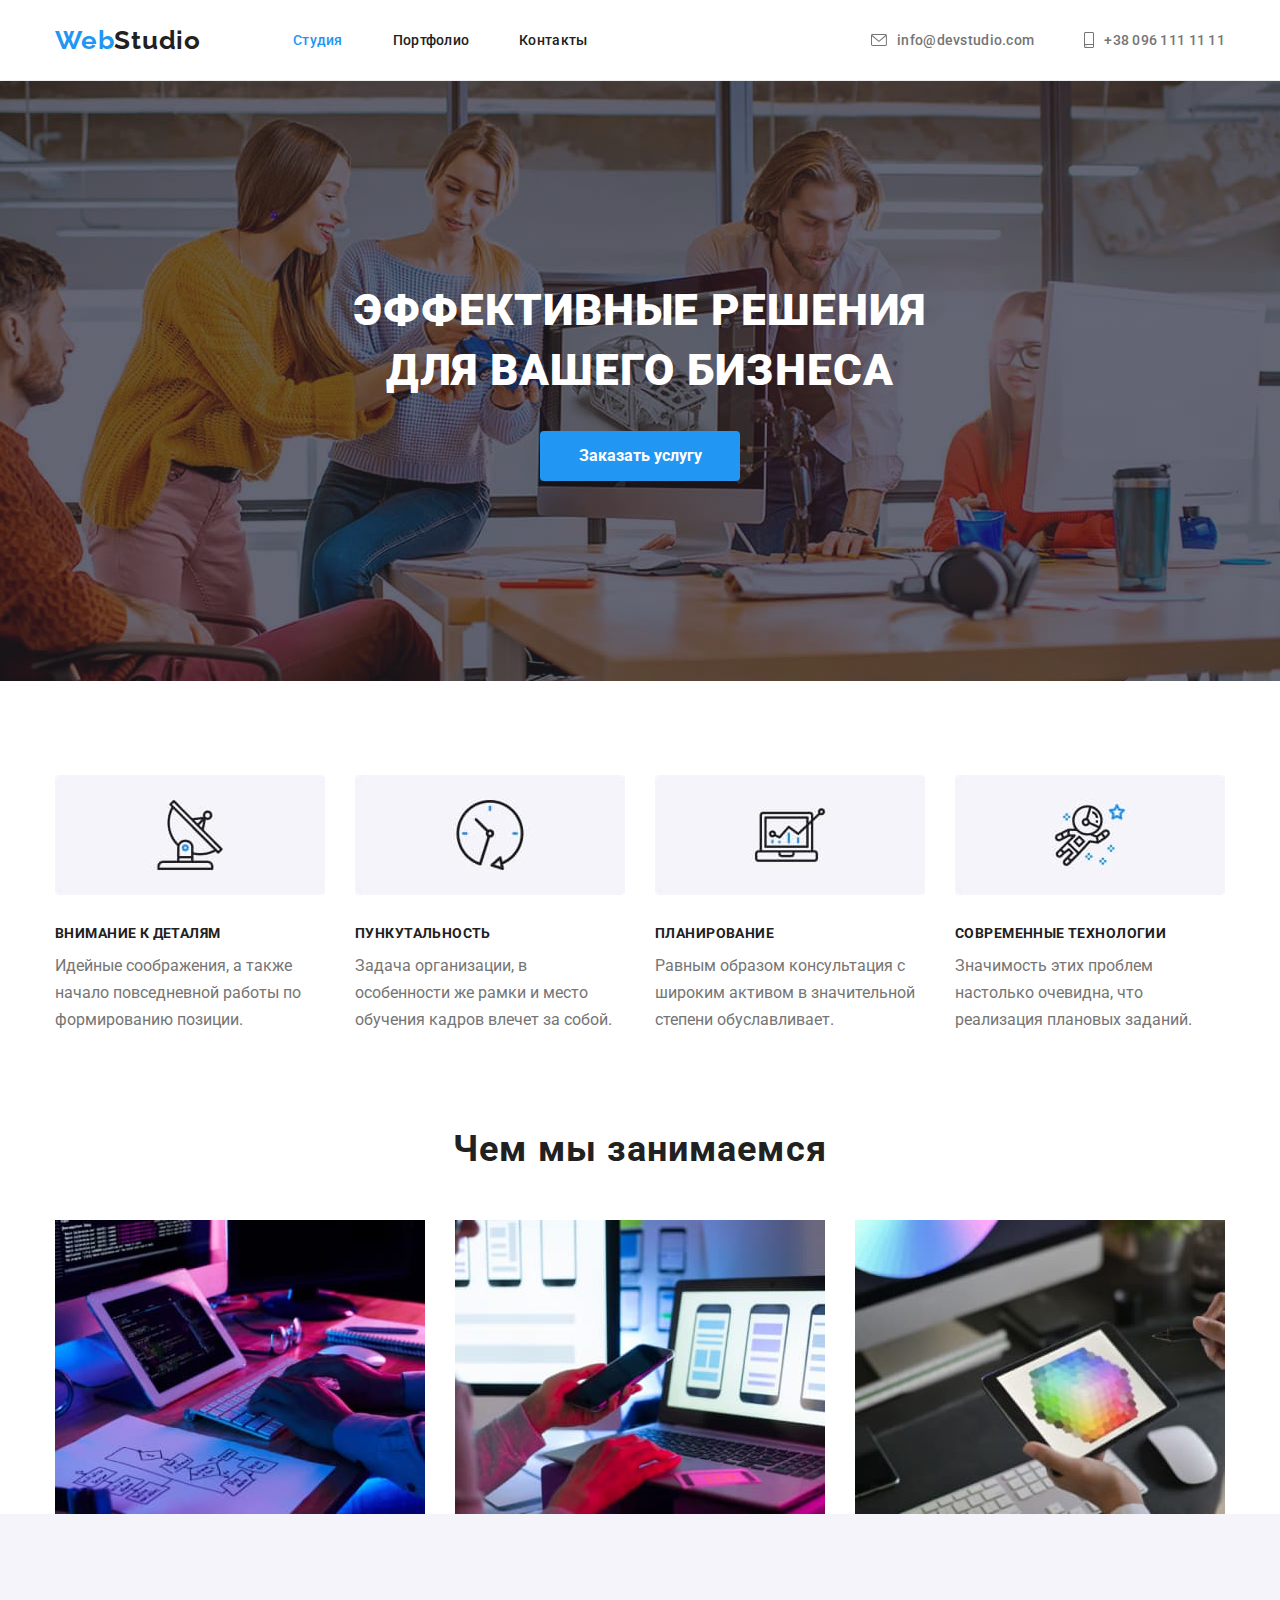
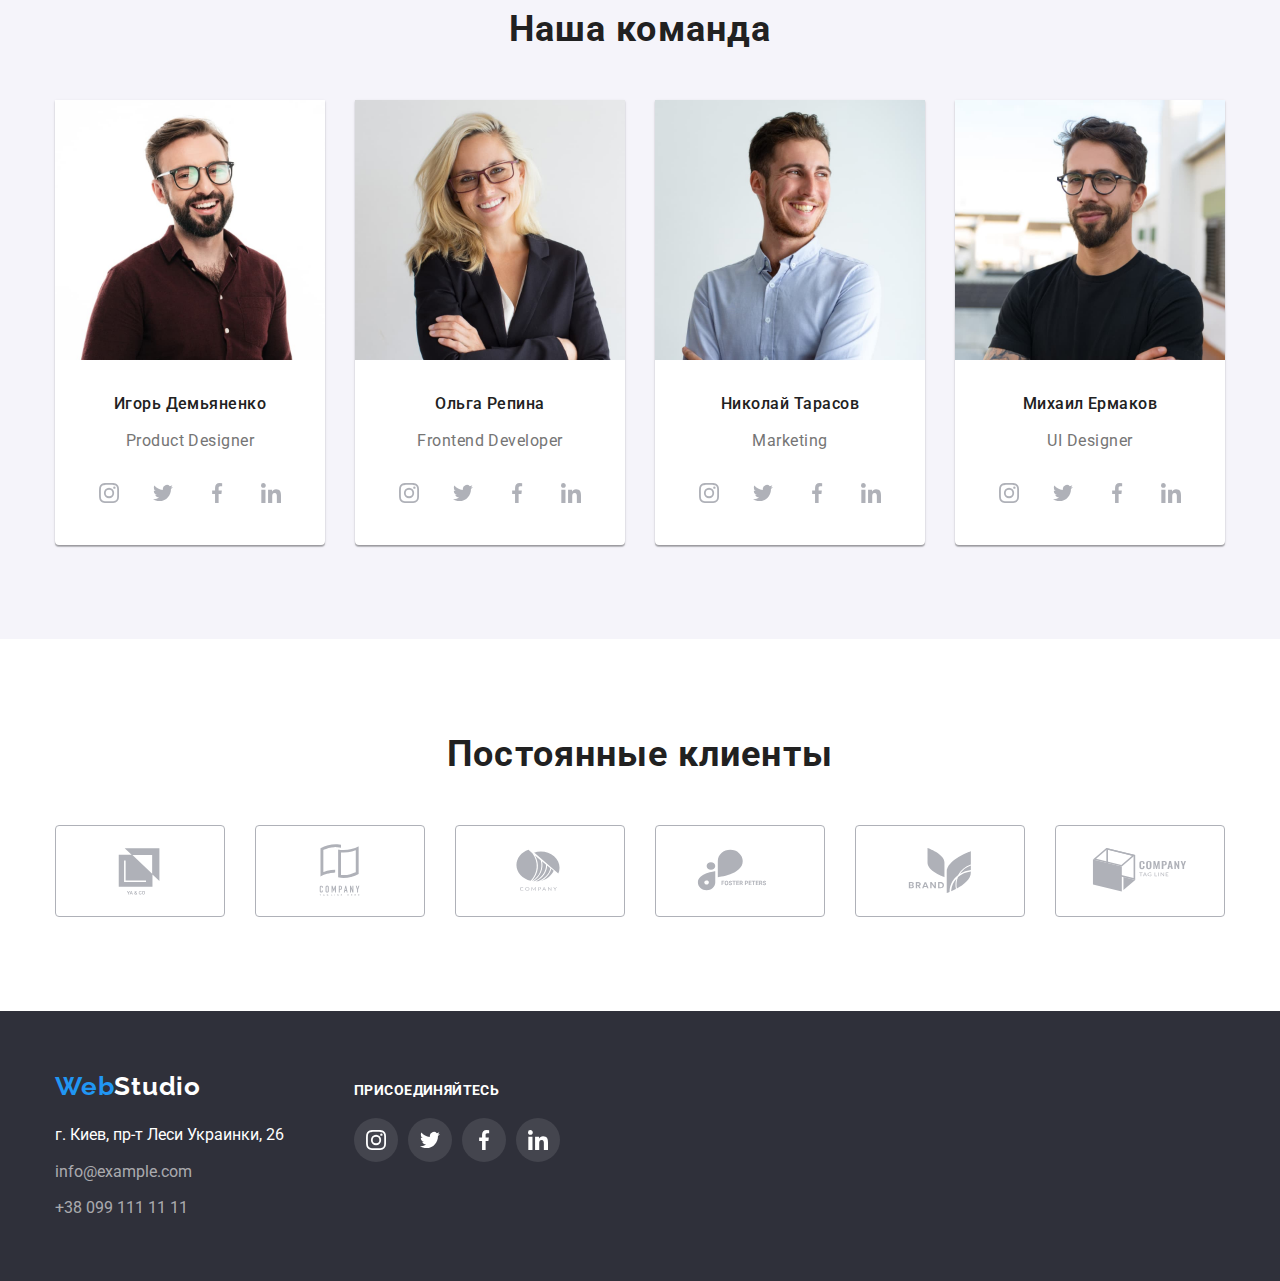
==== commit 892447ae: "v12-fix" ====
--- a/index.html
+++ b/index.html
@@ -37,7 +37,7 @@
         </nav>
         <ul class="list-address">
           <li class="link">
-            <a href="mailto:info@devstudio.com" class="link-address link-area">
+            <a href="mailto:info@devstudio.com" class="list link-address link-area">
               <svg class="link-mail">
                 <use href="./images/icons.svg#icon-envelope"></use>
               </svg>
@@ -45,7 +45,7 @@
             >
           </li>
           <li class="link">
-            <a href="tel:+380961111111" class="link-address link-area">
+            <a href="tel:+380961111111" class="list link-address link-area">
               <svg class="link-phone">
                 <use href="./images/icons.svg#icon-smartphone"></use>
               </svg>
@@ -123,28 +123,28 @@
                 <p class="desc-text">Product Designer</p>
                 <ul class="list list-contact">
                   <li class="item-team">
-                    <a href="" class="team-contact">
+                    <a href="" class="icon-center team-contact">
                       <svg class="decs-contact-icon">
                         <use href="./images/icons.svg#icon-inst"></use>
                       </svg>
                     </a>
                   </li>
                   <li class="item-team">
-                    <a href="" class="team-contact">
+                    <a href="" class="icon-center team-contact">
                       <svg class="decs-contact-icon">
                         <use href="./images/icons.svg#icon-twit"></use>
                       </svg>
                     </a>
                   </li>
                   <li class="item-team">
-                    <a href="" class="team-contact">
+                    <a href="" class="icon-center team-contact">
                       <svg class="decs-contact-icon">
                         <use href="./images/icons.svg#icon-fb"></use>
                       </svg>
                     </a>
                   </li>
                   <li class="item-team">
-                    <a href="" class="team-contact">
+                    <a href="" class="icon-center team-contact">
                       <svg class="decs-contact-icon">
                         <use href="./images/icons.svg#icon-linkdin"></use>
                       </svg>
@@ -161,28 +161,28 @@
                 <p class="desc-text">Frontend Developer</p>
                 <ul class="list list-contact">
                   <li class="item-team">
-                    <a href="" class="team-contact">
+                    <a href="" class="icon-center team-contact">
                       <svg class="decs-contact-icon">
                         <use href="./images/icons.svg#icon-inst"></use>
                       </svg>
                     </a>
                   </li>
                   <li class="item-team">
-                    <a href="" class="team-contact">
+                    <a href="" class="icon-center team-contact">
                       <svg class="decs-contact-icon">
                         <use href="./images/icons.svg#icon-twit"></use>
                       </svg>
                     </a>
                   </li>
                   <li class="item-team">
-                    <a href="" class="team-contact">
+                    <a href="" class="icon-center team-contact">
                       <svg class="decs-contact-icon">
                         <use href="./images/icons.svg#icon-fb"></use>
                       </svg>
                     </a>
                   </li>
                   <li class="item-team">
-                    <a href="" class="team-contact">
+                    <a href="" class="icon-center team-contact">
                       <svg class="decs-contact-icon">
                         <use href="./images/icons.svg#icon-linkdin"></use>
                       </svg>
@@ -199,28 +199,28 @@
                 <p class="desc-text">Marketing</p>
                 <ul class="list list-contact">
                   <li class="item-team">
-                    <a href="" class="team-contact">
+                    <a href="" class="icon-center team-contact">
                       <svg class="decs-contact-icon">
                         <use href="./images/icons.svg#icon-inst"></use>
                       </svg>
                     </a>
                   </li>
                   <li class="item-team">
-                    <a href="" class="team-contact">
+                    <a href="" class="icon-center team-contact">
                       <svg class="decs-contact-icon">
                         <use href="./images/icons.svg#icon-twit"></use>
                       </svg>
                     </a>
                   </li>
                   <li class="item-team">
-                    <a href="" class="team-contact">
+                    <a href="" class="icon-center team-contact">
                       <svg class="decs-contact-icon">
                         <use href="./images/icons.svg#icon-fb"></use>
                       </svg>
                     </a>
                   </li>
                   <li class="item-team">
-                    <a href="" class="team-contact">
+                    <a href="" class="icon-center team-contact">
                       <svg class="decs-contact-icon">
                         <use href="./images/icons.svg#icon-linkdin"></use>
                       </svg>
@@ -237,28 +237,28 @@
                 <p class="desc-text">UI Designer</p>
                 <ul class="list list-contact">
                   <li class="item-team">
-                    <a href="" class="team-contact">
+                    <a href="" class="icon-center team-contact">
                       <svg class="decs-contact-icon">
                         <use href="./images/icons.svg#icon-inst"></use>
                       </svg>
                     </a>
                   </li>
                   <li class="item-team">
-                    <a href="" class="team-contact">
+                    <a href="" class="icon-center team-contact">
                       <svg class="decs-contact-icon">
                         <use href="./images/icons.svg#icon-twit"></use>
                       </svg>
                     </a>
                   </li>
                   <li class="item-team">
-                    <a href="" class="team-contact">
+                    <a href="" class="icon-center team-contact">
                       <svg class="decs-contact-icon">
                         <use href="./images/icons.svg#icon-fb"></use>
                       </svg>
                     </a>
                   </li>
                   <li class="item-team">
-                    <a href="" class="team-contact">
+                    <a href="" class="icon-center team-contact">
                       <svg class="decs-contact-icon">
                         <use href="./images/icons.svg#icon-linkdin"></use>
                       </svg>
@@ -275,42 +275,42 @@
           <h2 class="title">Постоянные клиенты</h2>
           <ul class="list">
             <li class="item-client">
-              <a href="" class="link-client">
+              <a href="" class="icon-center link-client">
                 <svg class="item-client-icon">
                   <use href="./images/icons.svg#icon-client1"></use>
                 </svg>
               </a>
             </li>
             <li class="item-client">
-              <a href="" class="link-client">
+              <a href="" class="icon-center link-client">
                 <svg class="item-client-icon">
                   <use href="./images/icons.svg#icon-client2"></use>
                 </svg>
               </a>
             </li>
             <li class="item-client">
-              <a href="" class="link-client">
+              <a href="" class="icon-center link-client">
                 <svg class="item-client-icon">
                   <use href="./images/icons.svg#icon-client3"></use>
                 </svg>
               </a>
             </li>
             <li class="item-client">
-              <a href="" class="link-client">
+              <a href="" class="icon-center link-client">
                 <svg class="item-client-icon">
                   <use href="./images/icons.svg#icon-client4"></use>
                 </svg>
               </a>
             </li>
             <li class="item-client">
-              <a href="" class="link-client">
+              <a href="" class="icon-center link-client">
                 <svg class="item-client-icon">
                   <use href="./images/icons.svg#icon-client5"></use>
                 </svg>
               </a>
             </li>
             <li class="item-client">
-              <a href="" class="link-client">
+              <a href="" class="icon-center link-client">
                 <svg class="item-client-icon">
                   <use href="./images/icons.svg#icon-client6"></use>
                 </svg>
@@ -347,28 +347,28 @@
           <h3 class="sub-title sub-title-join">Присоединяйтесь</h3>
           <ul class="list">
             <li class="media-footer-item">
-              <a href="" class="media-footer-link">
+              <a href="" class="icon-center media-footer-link">
                 <svg class="media-footer-icon">
                   <use href="./images/icons.svg#icon-inst"></use>
                 </svg>
               </a>
             </li>
             <li class="media-footer-item">
-              <a href="" class="media-footer-link">
+              <a href="" class="icon-center media-footer-link">
                 <svg class="media-footer-icon">
                   <use href="./images/icons.svg#icon-twit"></use>
                 </svg>
               </a>
             </li>
             <li class="media-footer-item">
-              <a href="" class="media-footer-link">
+              <a href="" class="icon-center media-footer-link">
                 <svg class="media-footer-icon">
                   <use href="./images/icons.svg#icon-fb"></use>
                 </svg>
               </a>
             </li>
             <li class="media-footer-item">
-              <a href="" class="media-footer-link">
+              <a href="" class="icon-center media-footer-link">
                 <svg class="media-footer-icon">
                   <use href="./images/icons.svg#icon-linkdin"></use>
                 </svg>
--- a/css/styles.css
+++ b/css/styles.css
@@ -53,6 +53,7 @@
   --overlay-back-color: rgba(47, 48, 58, 0.4);
   --footer-link-back: rgba(255, 255, 255, 0.1);
   --client-border: #afb1b8;
+  --hero-button-color: #188ce8;
 }
 
 /* Style Classes */
@@ -138,6 +139,17 @@
   background-image: url(../images/Group4.jpg);
 }
 
+.icon-center {
+  display: flex;
+  align-items: center;
+  justify-content: center;
+}
+
+.footer .container.list {
+  display: flex;
+  align-items: baseline;
+}
+
 .media-footer {
   margin-left: 70px;
 }
@@ -161,11 +173,8 @@
 }
 
 .media-footer-link {
-  display: inline-block;
   width: 44px;
   height: 44px;
-
-  padding: 12px;
 
   background-color: var(--footer-link-back);
   border-radius: 50%;
@@ -197,8 +206,6 @@
 
   border: 1px solid var(--client-border);
   border-radius: 4px;
-
-  padding: 16px 32px;
 }
 
 .item-client-icon {
@@ -328,6 +335,11 @@
   border-color: transparent;
 }
 
+.button:hover,
+.button:focus {
+  background-color: var(--hero-button-color);
+}
+
 .title {
   font-weight: 700;
   font-size: 36px;
@@ -438,15 +450,12 @@
 }
 
 .team-contact {
-  display: inline-block;
   width: 44px;
   height: 44px;
 
   border-radius: 50%;
   background-position: center;
   background-repeat: no-repeat;
-
-  padding: 12px;
 }
 
 .decs-contact-icon {
@@ -544,7 +553,8 @@
   cursor: pointer;
 }
 
-.work-item:hover {
+.work-link:hover,
+.work-link:focus {
   box-shadow: 0px 1px 1px rgba(0, 0, 0, 0.12), 0px 4px 4px rgba(0, 0, 0, 0.06),
     1px 4px 6px rgba(0, 0, 0, 0.16);
 }
